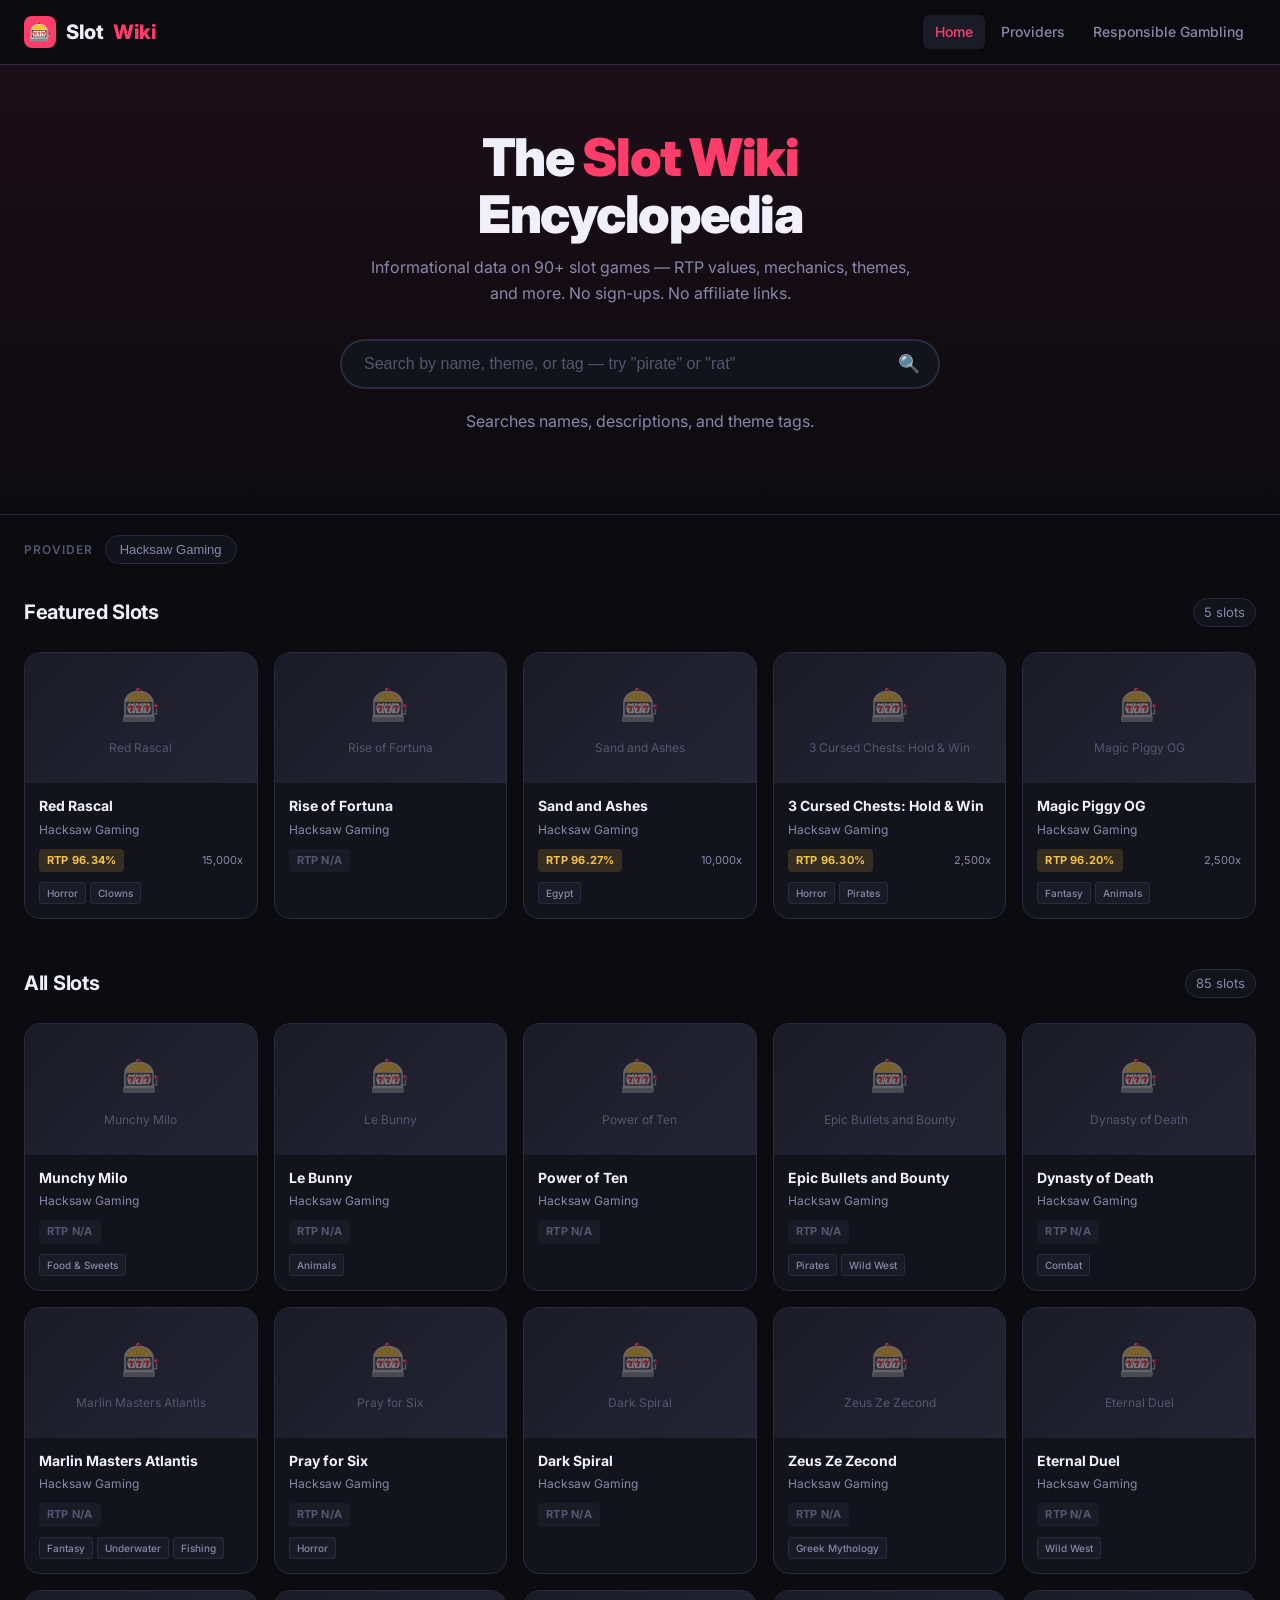
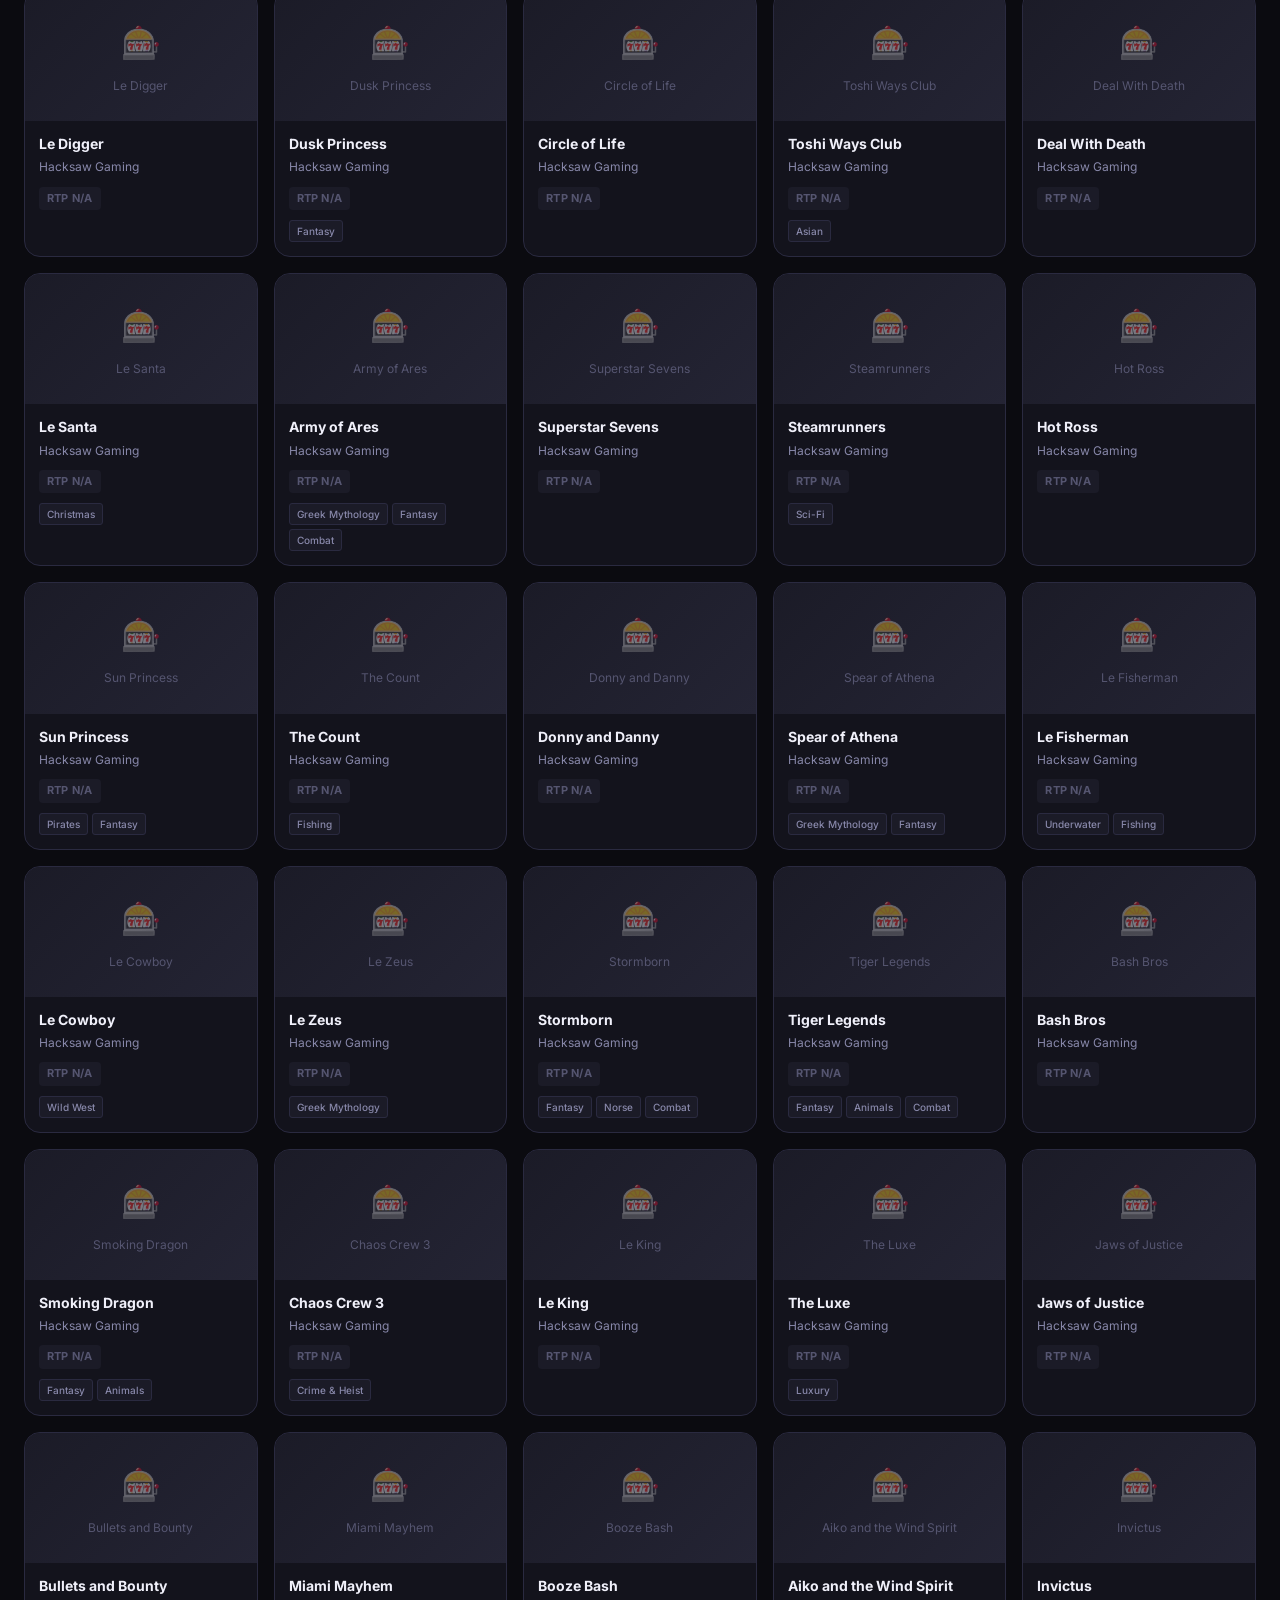
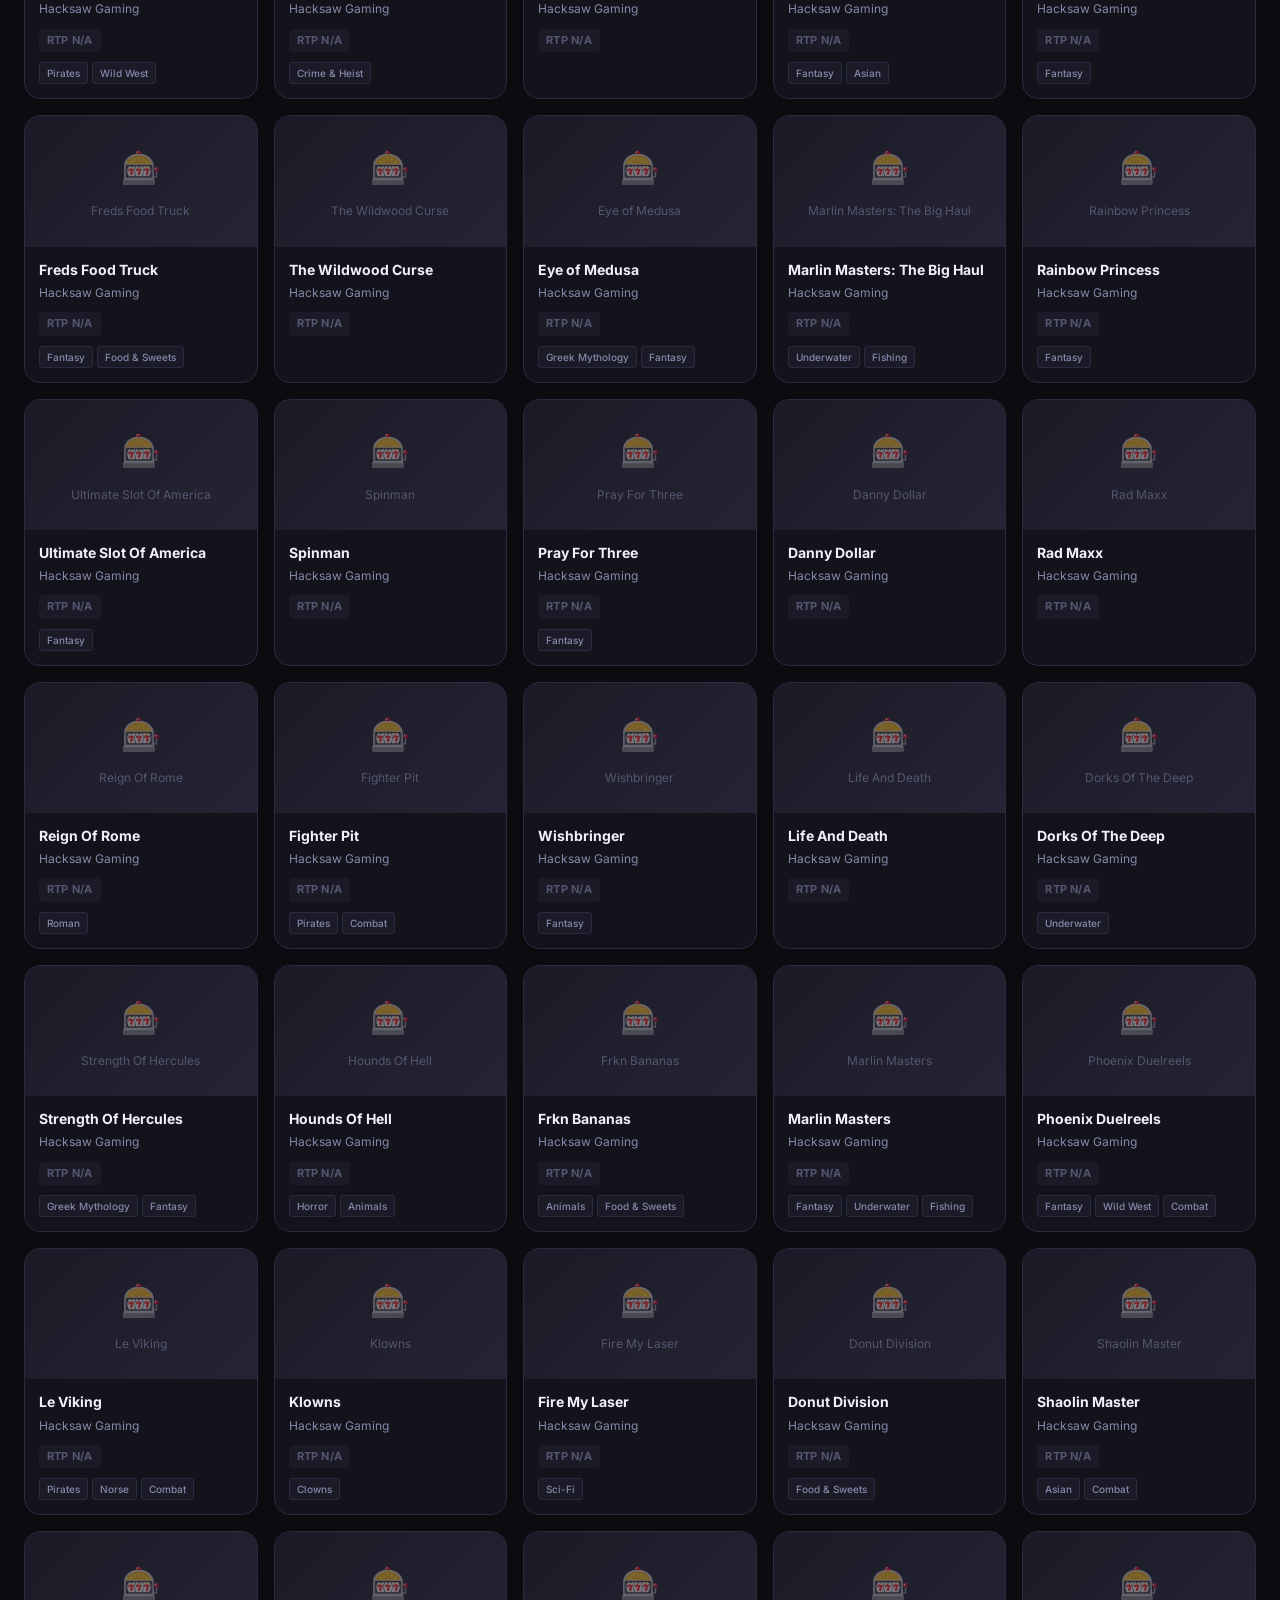
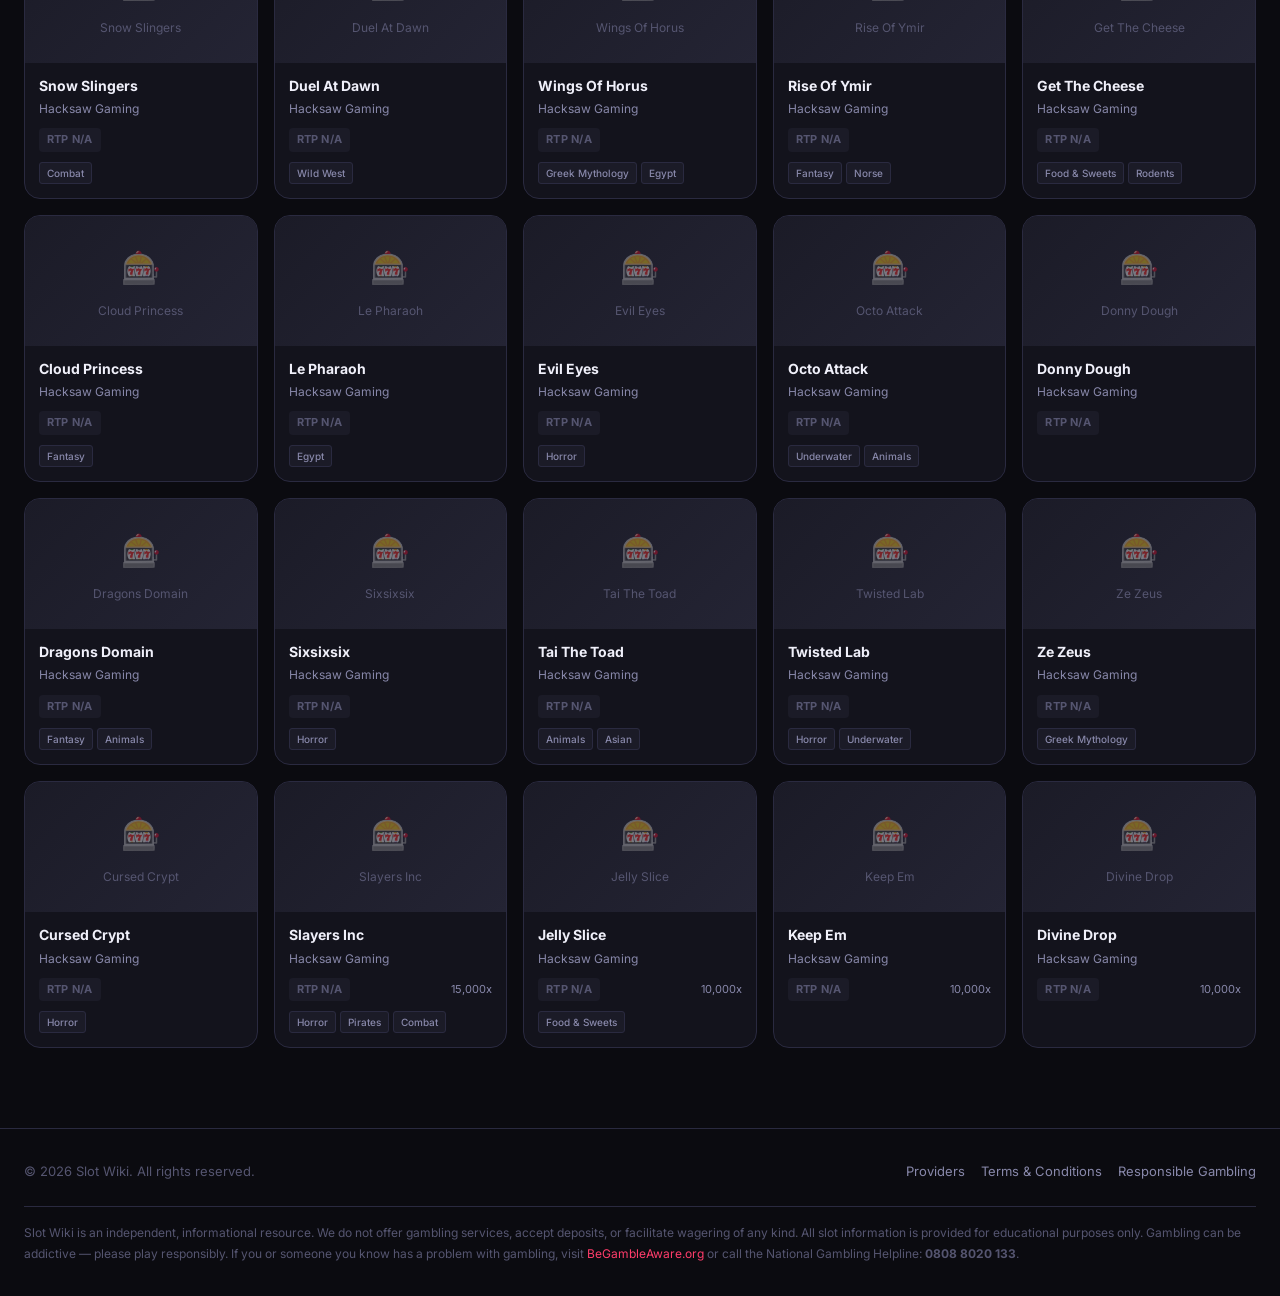
==== index.html @ ca403343 "Initial commit — Slot Wiki V1 Static informational site with 90 Hacksaw Gaming slots, search, provid" ====
<!DOCTYPE html>
<html lang="en">
<head>
  <meta charset="UTF-8">
  <meta name="viewport" content="width=device-width, initial-scale=1.0">
  <title>Slot Wiki — Your Slot Game Encyclopedia</title>
  <meta name="description" content="Slot Wiki is a free, informational encyclopedia of slot games. Browse RTP values, themes, features, and providers — no sign-up required.">
  <link rel="preconnect" href="https://fonts.googleapis.com">
  <link rel="preconnect" href="https://fonts.gstatic.com" crossorigin>
  <link href="https://fonts.googleapis.com/css2?family=Inter:wght@400;500;600;700;800;900&display=swap" rel="stylesheet">
  <link rel="stylesheet" href="css/styles.css">
</head>
<body>

<!-- Header -->
<header class="site-header">
  <div class="header-inner">
    <a href="index.html" class="logo">
      <div class="logo-icon">🎰</div>
      Slot<span>Wiki</span>
    </a>
    <nav class="nav">
      <a href="index.html" class="active">Home</a>
      <a href="providers.html">Providers</a>
      <a href="terms.html">Responsible Gambling</a>
    </nav>
  </div>
</header>

<!-- Hero Search -->
<section class="hero">
  <h1>The <em>Slot Wiki</em><br>Encyclopedia</h1>
  <p>Informational data on 90+ slot games — RTP values, mechanics, themes, and more. No sign-ups. No affiliate links.</p>
  <div class="search-wrap">
    <input
      id="search-input"
      class="search-input"
      type="search"
      placeholder="Search by name, theme, or tag — try &quot;pirate&quot; or &quot;rat&quot;"
      aria-label="Search slots"
      autocomplete="off"
    >
    <span class="search-icon">🔍</span>
  </div>
  <p class="search-hint">Searches names, descriptions, and theme tags.</p>
</section>

<!-- Provider Filter -->
<div class="filter-bar">
  <span class="filter-label">Provider</span>
  <div id="provider-chips">
    <button class="chip" data-provider="hacksaw">Hacksaw Gaming</button>
  </div>
</div>

<!-- Featured Slots -->
<main class="page-content">
  <div class="section-header" id="featured-header">
    <h2 class="section-title">Featured Slots</h2>
    <span class="section-count" id="featured-count"></span>
  </div>
  <div class="slot-grid" id="featured-grid"></div>

  <div style="margin-top: 48px;">
    <div class="section-header">
      <h2 class="section-title" id="all-label">All Slots</h2>
      <span class="section-count" id="all-count"></span>
    </div>
    <div class="slot-grid" id="all-grid"></div>
  </div>
</main>

<!-- Modal -->
<div class="modal-overlay" id="modal-overlay" role="dialog" aria-modal="true">
  <div class="modal" id="modal"></div>
</div>

<!-- Footer -->
<footer class="site-footer">
  <div class="footer-inner">
    <span>© 2026 Slot Wiki. All rights reserved.</span>
    <div class="footer-links">
      <a href="providers.html">Providers</a>
      <a href="terms.html">Terms &amp; Conditions</a>
      <a href="terms.html#responsible-gambling">Responsible Gambling</a>
    </div>
    <p class="footer-disclaimer">
      Slot Wiki is an independent, informational resource. We do not offer gambling services, accept deposits, or facilitate wagering of any kind.
      All slot information is provided for educational purposes only. Gambling can be addictive — please play responsibly.
      If you or someone you know has a problem with gambling, visit <a href="https://www.begambleaware.org" target="_blank" rel="noopener">BeGambleAware.org</a>
      or call the National Gambling Helpline: <strong>0808 8020 133</strong>.
    </p>
  </div>
</footer>

<script src="js/data.js"></script>
<script src="js/app.js"></script>
<script>
  initModal();

  // Render featured slots
  renderGrid(getFeaturedSlots(), "featured-grid", "featured-count");

  // Render all slots (non-featured, below the fold)
  const nonFeatured = SLOTS.filter(s => !s.featured);
  renderGrid(nonFeatured, "all-grid", "all-count");

  // Search overrides both grids
  const searchInput = document.getElementById("search-input");
  const featuredHeader = document.getElementById("featured-header");
  const featuredSection = document.querySelector("[id=featured-grid]").parentElement;

  let debounceTimer = null;
  let activeProvider = null;

  function updateResults() {
    const q = searchInput.value.trim();
    const chips = document.querySelectorAll("#provider-chips .chip");

    if (q || activeProvider) {
      // Hide featured, show unified search results
      featuredHeader.style.display = "none";
      document.getElementById("featured-grid").style.display = "none";
      document.getElementById("all-label").textContent = q ? `Results for "${q}"` : "All Slots";
      const results = searchSlots(q, activeProvider);
      renderGrid(results, "all-grid", "all-count");
    } else {
      // Restore default view
      featuredHeader.style.display = "";
      document.getElementById("featured-grid").style.display = "";
      document.getElementById("all-label").textContent = "All Slots";
      renderGrid(getFeaturedSlots(), "featured-grid", "featured-count");
      renderGrid(SLOTS.filter(s => !s.featured), "all-grid", "all-count");
    }
  }

  searchInput.addEventListener("input", () => {
    clearTimeout(debounceTimer);
    debounceTimer = setTimeout(updateResults, 180);
  });

  document.querySelectorAll("#provider-chips .chip").forEach((chip) => {
    chip.addEventListener("click", () => {
      const val = chip.dataset.provider;
      activeProvider = activeProvider === val ? null : val;
      chip.classList.toggle("active", activeProvider === val);
      updateResults();
    });
  });
</script>
</body>
</html>
---- css/styles.css ----
/* ===== SlotWiki Design System ===== */
:root {
  --bg:          #0b0b10;
  --surface:     #13131c;
  --surface-2:   #1b1b27;
  --surface-3:   #242434;
  --border:      #2a2a40;
  --accent:      #ff3d6b;
  --accent-glow: rgba(255, 61, 107, 0.25);
  --gold:        #f5c342;
  --gold-dim:    rgba(245, 195, 66, 0.15);
  --text:        #f0f0fa;
  --text-muted:  #8888aa;
  --text-dim:    #555570;
  --radius:      10px;
  --radius-lg:   16px;
  --shadow:      0 4px 24px rgba(0, 0, 0, 0.6);
  --transition:  0.2s ease;
}

*, *::before, *::after { box-sizing: border-box; margin: 0; padding: 0; }

html { scroll-behavior: smooth; }

body {
  background: var(--bg);
  color: var(--text);
  font-family: 'Inter', system-ui, -apple-system, sans-serif;
  font-size: 15px;
  line-height: 1.6;
  min-height: 100vh;
}

a { color: var(--accent); text-decoration: none; }
a:hover { opacity: 0.85; }

img { display: block; max-width: 100%; }

/* ===== Scrollbar ===== */
::-webkit-scrollbar { width: 6px; }
::-webkit-scrollbar-track { background: var(--surface); }
::-webkit-scrollbar-thumb { background: var(--surface-3); border-radius: 3px; }

/* ===== Header ===== */
.site-header {
  position: sticky;
  top: 0;
  z-index: 100;
  background: rgba(11, 11, 16, 0.92);
  backdrop-filter: blur(12px);
  border-bottom: 1px solid var(--border);
}

.header-inner {
  max-width: 1280px;
  margin: 0 auto;
  padding: 0 24px;
  height: 64px;
  display: flex;
  align-items: center;
  justify-content: space-between;
  gap: 24px;
}

.logo {
  display: flex;
  align-items: center;
  gap: 10px;
  font-size: 20px;
  font-weight: 800;
  color: var(--text);
  letter-spacing: -0.5px;
  flex-shrink: 0;
}

.logo-icon {
  width: 32px;
  height: 32px;
  background: var(--accent);
  border-radius: 8px;
  display: flex;
  align-items: center;
  justify-content: center;
  font-size: 18px;
}

.logo span { color: var(--accent); }

.nav {
  display: flex;
  align-items: center;
  gap: 4px;
}

.nav a {
  color: var(--text-muted);
  font-size: 14px;
  font-weight: 500;
  padding: 6px 12px;
  border-radius: 6px;
  transition: var(--transition);
}

.nav a:hover, .nav a.active {
  color: var(--text);
  background: var(--surface-2);
}

.nav a.active { color: var(--accent); }

/* ===== Hero / Search Section ===== */
.hero {
  background: linear-gradient(180deg, rgba(255,61,107,0.07) 0%, transparent 100%);
  border-bottom: 1px solid var(--border);
  padding: 64px 24px 48px;
  text-align: center;
}

.hero h1 {
  font-size: clamp(28px, 5vw, 52px);
  font-weight: 900;
  letter-spacing: -1.5px;
  line-height: 1.1;
  margin-bottom: 12px;
}

.hero h1 em {
  font-style: normal;
  color: var(--accent);
}

.hero p {
  color: var(--text-muted);
  font-size: 16px;
  max-width: 540px;
  margin: 0 auto 32px;
}

.search-wrap {
  max-width: 600px;
  margin: 0 auto 20px;
  position: relative;
}

.search-input {
  width: 100%;
  background: var(--surface);
  border: 2px solid var(--border);
  border-radius: 50px;
  padding: 14px 54px 14px 22px;
  color: var(--text);
  font-size: 16px;
  outline: none;
  transition: var(--transition);
}

.search-input::placeholder { color: var(--text-dim); }

.search-input:focus {
  border-color: var(--accent);
  box-shadow: 0 0 0 4px var(--accent-glow);
}

.search-icon {
  position: absolute;
  right: 20px;
  top: 50%;
  transform: translateY(-50%);
  color: var(--text-dim);
  pointer-events: none;
  font-size: 18px;
}

.search-hint {
  font-size: 12px;
  color: var(--text-dim);
  margin-top: 8px;
}

/* ===== Filter Chips ===== */
.filter-bar {
  max-width: 1280px;
  margin: 0 auto;
  padding: 20px 24px 0;
  display: flex;
  align-items: center;
  gap: 8px;
  flex-wrap: wrap;
}

.filter-label {
  font-size: 12px;
  font-weight: 600;
  text-transform: uppercase;
  letter-spacing: 0.08em;
  color: var(--text-dim);
  margin-right: 4px;
}

.chip {
  background: var(--surface);
  border: 1px solid var(--border);
  border-radius: 50px;
  padding: 6px 14px;
  font-size: 13px;
  color: var(--text-muted);
  cursor: pointer;
  transition: var(--transition);
  font-weight: 500;
}

.chip:hover { border-color: var(--accent); color: var(--text); }

.chip.active {
  background: var(--accent);
  border-color: var(--accent);
  color: #fff;
  font-weight: 600;
}

/* ===== Page Layout ===== */
.page-content {
  max-width: 1280px;
  margin: 0 auto;
  padding: 32px 24px 80px;
}

.section-header {
  display: flex;
  align-items: center;
  justify-content: space-between;
  margin-bottom: 24px;
}

.section-title {
  font-size: 20px;
  font-weight: 700;
  letter-spacing: -0.3px;
}

.section-count {
  font-size: 13px;
  color: var(--text-muted);
  background: var(--surface);
  padding: 3px 10px;
  border-radius: 50px;
  border: 1px solid var(--border);
}

/* ===== Slot Grid ===== */
.slot-grid {
  display: grid;
  grid-template-columns: repeat(auto-fill, minmax(220px, 1fr));
  gap: 16px;
}

/* ===== Slot Card ===== */
.slot-card {
  background: var(--surface);
  border: 1px solid var(--border);
  border-radius: var(--radius-lg);
  overflow: hidden;
  cursor: pointer;
  transition: transform var(--transition), border-color var(--transition), box-shadow var(--transition);
  position: relative;
}

.slot-card:hover {
  transform: translateY(-4px);
  border-color: var(--accent);
  box-shadow: 0 8px 32px rgba(255, 61, 107, 0.2);
}

.card-thumb {
  width: 100%;
  aspect-ratio: 16/9;
  background: var(--surface-2);
  overflow: hidden;
  position: relative;
}

.card-thumb img {
  width: 100%;
  height: 100%;
  object-fit: cover;
  transition: transform 0.4s ease;
}

.slot-card:hover .card-thumb img { transform: scale(1.05); }

.card-thumb-placeholder {
  width: 100%;
  height: 100%;
  display: flex;
  flex-direction: column;
  align-items: center;
  justify-content: center;
  gap: 8px;
  color: var(--text-dim);
  font-size: 12px;
  background: linear-gradient(135deg, var(--surface-2), var(--surface-3));
}

.card-thumb-placeholder .placeholder-icon {
  font-size: 32px;
  opacity: 0.4;
}

.card-body {
  padding: 14px;
}

.card-name {
  font-size: 14px;
  font-weight: 700;
  line-height: 1.3;
  margin-bottom: 4px;
  color: var(--text);
}

.card-provider {
  font-size: 12px;
  color: var(--text-muted);
  margin-bottom: 10px;
}

.card-meta {
  display: flex;
  align-items: center;
  justify-content: space-between;
  gap: 8px;
}

.rtp-badge {
  background: var(--gold-dim);
  color: var(--gold);
  font-size: 11px;
  font-weight: 700;
  padding: 3px 8px;
  border-radius: 4px;
  letter-spacing: 0.02em;
}

.rtp-badge.unknown {
  background: var(--surface-2);
  color: var(--text-dim);
}

.max-win-badge {
  font-size: 11px;
  color: var(--text-muted);
}

.card-tags {
  display: flex;
  flex-wrap: wrap;
  gap: 4px;
  margin-top: 10px;
}

.tag {
  background: var(--surface-2);
  border: 1px solid var(--border);
  color: var(--text-muted);
  font-size: 10px;
  padding: 2px 7px;
  border-radius: 3px;
  font-weight: 500;
}

/* ===== Empty State ===== */
.empty-state {
  text-align: center;
  padding: 80px 24px;
  color: var(--text-muted);
}

.empty-state .empty-icon { font-size: 48px; margin-bottom: 16px; opacity: 0.3; }
.empty-state h3 { font-size: 18px; margin-bottom: 8px; color: var(--text); }
.empty-state p { font-size: 14px; max-width: 360px; margin: 0 auto; }

/* ===== Modal ===== */
.modal-overlay {
  position: fixed;
  inset: 0;
  background: rgba(0, 0, 0, 0.75);
  backdrop-filter: blur(4px);
  z-index: 200;
  display: flex;
  align-items: center;
  justify-content: center;
  padding: 20px;
  opacity: 0;
  pointer-events: none;
  transition: opacity 0.25s ease;
}

.modal-overlay.open {
  opacity: 1;
  pointer-events: all;
}

.modal {
  background: var(--surface);
  border: 1px solid var(--border);
  border-radius: 20px;
  width: 100%;
  max-width: 680px;
  max-height: 90vh;
  overflow-y: auto;
  position: relative;
  transform: translateY(20px);
  transition: transform 0.25s ease;
  box-shadow: 0 24px 80px rgba(0, 0, 0, 0.8);
}

.modal-overlay.open .modal { transform: translateY(0); }

.modal-hero {
  width: 100%;
  aspect-ratio: 16/7;
  background: var(--surface-2);
  overflow: hidden;
  position: relative;
  border-radius: 20px 20px 0 0;
}

.modal-hero img {
  width: 100%;
  height: 100%;
  object-fit: cover;
}

.modal-hero-placeholder {
  width: 100%;
  height: 100%;
  display: flex;
  align-items: center;
  justify-content: center;
  font-size: 64px;
  opacity: 0.15;
  background: linear-gradient(135deg, var(--surface-2), var(--surface-3));
}

.modal-close {
  position: absolute;
  top: 16px;
  right: 16px;
  width: 36px;
  height: 36px;
  background: rgba(0,0,0,0.6);
  border: none;
  border-radius: 50%;
  color: #fff;
  font-size: 20px;
  cursor: pointer;
  display: flex;
  align-items: center;
  justify-content: center;
  transition: var(--transition);
  z-index: 10;
}

.modal-close:hover { background: rgba(255,61,107,0.8); }

.modal-body { padding: 28px; }

.modal-provider {
  font-size: 12px;
  font-weight: 600;
  text-transform: uppercase;
  letter-spacing: 0.08em;
  color: var(--accent);
  margin-bottom: 6px;
}

.modal-title {
  font-size: 26px;
  font-weight: 900;
  letter-spacing: -0.5px;
  margin-bottom: 16px;
  line-height: 1.2;
}

.modal-stats {
  display: flex;
  gap: 16px;
  flex-wrap: wrap;
  margin-bottom: 20px;
}

.stat-pill {
  background: var(--surface-2);
  border: 1px solid var(--border);
  border-radius: 8px;
  padding: 8px 14px;
}

.stat-label {
  font-size: 10px;
  font-weight: 600;
  text-transform: uppercase;
  letter-spacing: 0.08em;
  color: var(--text-dim);
  margin-bottom: 2px;
}

.stat-value {
  font-size: 16px;
  font-weight: 700;
  color: var(--gold);
}

.stat-value.na { color: var(--text-muted); font-size: 14px; }

.modal-description {
  font-size: 14px;
  color: var(--text-muted);
  line-height: 1.7;
  margin-bottom: 20px;
}

.modal-tags {
  display: flex;
  flex-wrap: wrap;
  gap: 6px;
  margin-bottom: 24px;
}

.modal-tags .tag {
  font-size: 12px;
  padding: 4px 10px;
  border-radius: 5px;
}

.modal-sections { display: flex; flex-direction: column; gap: 20px; margin-bottom: 28px; }

.modal-section h4 {
  font-size: 13px;
  font-weight: 700;
  text-transform: uppercase;
  letter-spacing: 0.08em;
  color: var(--text-dim);
  margin-bottom: 12px;
}

.feature-list { display: flex; flex-direction: column; gap: 10px; }

.feature-item {
  background: var(--surface-2);
  border-radius: 8px;
  padding: 12px 14px;
}

.feature-title {
  font-size: 13px;
  font-weight: 700;
  color: var(--text);
  margin-bottom: 4px;
}

.feature-desc {
  font-size: 13px;
  color: var(--text-muted);
  line-height: 1.6;
}

.rtp-variants {
  display: flex;
  gap: 8px;
  flex-wrap: wrap;
}

.rtp-variant {
  background: var(--gold-dim);
  border: 1px solid rgba(245,195,66,0.2);
  color: var(--gold);
  font-size: 13px;
  font-weight: 600;
  padding: 6px 12px;
  border-radius: 6px;
}

.modal-footer {
  border-top: 1px solid var(--border);
  padding-top: 20px;
  display: flex;
  align-items: center;
  justify-content: space-between;
  gap: 12px;
  flex-wrap: wrap;
}

.modal-footer .release-date {
  font-size: 13px;
  color: var(--text-dim);
}

.btn-provider {
  display: inline-flex;
  align-items: center;
  gap: 6px;
  background: var(--accent);
  color: #fff;
  font-size: 14px;
  font-weight: 600;
  padding: 10px 20px;
  border-radius: 8px;
  transition: var(--transition);
}

.btn-provider:hover { opacity: 0.9; color: #fff; transform: translateY(-1px); }

/* ===== Provider Hero ===== */
.provider-hero {
  background: linear-gradient(180deg, rgba(255,61,107,0.08) 0%, transparent 60%);
  border-bottom: 1px solid var(--border);
  padding: 56px 24px 40px;
}

.provider-hero-inner {
  max-width: 1280px;
  margin: 0 auto;
  display: flex;
  align-items: flex-start;
  gap: 32px;
}

.provider-logo-wrap {
  width: 88px;
  height: 88px;
  background: var(--surface);
  border: 1px solid var(--border);
  border-radius: var(--radius-lg);
  overflow: hidden;
  flex-shrink: 0;
  display: flex;
  align-items: center;
  justify-content: center;
  font-size: 36px;
}

.provider-logo-wrap img { width: 100%; height: 100%; object-fit: contain; padding: 8px; }

.provider-info { flex: 1; }

.provider-name {
  font-size: 32px;
  font-weight: 900;
  letter-spacing: -1px;
  margin-bottom: 4px;
}

.provider-score {
  display: inline-flex;
  align-items: center;
  gap: 6px;
  background: var(--gold-dim);
  border: 1px solid rgba(245,195,66,0.25);
  color: var(--gold);
  font-size: 14px;
  font-weight: 700;
  padding: 4px 12px;
  border-radius: 50px;
  margin-bottom: 14px;
}

.provider-description {
  font-size: 15px;
  color: var(--text-muted);
  max-width: 640px;
  line-height: 1.7;
  margin-bottom: 16px;
}

.btn-visit {
  display: inline-flex;
  align-items: center;
  gap: 6px;
  background: transparent;
  border: 1px solid var(--border);
  color: var(--text);
  font-size: 14px;
  font-weight: 600;
  padding: 9px 18px;
  border-radius: 8px;
  transition: var(--transition);
}

.btn-visit:hover { border-color: var(--accent); color: var(--accent); }

/* ===== More Providers ===== */
.providers-grid {
  display: grid;
  grid-template-columns: repeat(auto-fill, minmax(280px, 1fr));
  gap: 16px;
}

.provider-card {
  background: var(--surface);
  border: 1px solid var(--border);
  border-radius: var(--radius-lg);
  padding: 24px;
  display: flex;
  align-items: center;
  gap: 16px;
  transition: var(--transition);
}

.provider-card:hover {
  border-color: var(--accent);
  transform: translateY(-2px);
}

.provider-card-logo {
  width: 56px;
  height: 56px;
  background: var(--surface-2);
  border: 1px solid var(--border);
  border-radius: 10px;
  display: flex;
  align-items: center;
  justify-content: center;
  font-size: 24px;
  flex-shrink: 0;
}

.provider-card-info { flex: 1; min-width: 0; }
.provider-card-name { font-size: 16px; font-weight: 700; margin-bottom: 4px; }
.provider-card-count { font-size: 13px; color: var(--text-muted); }

.coming-soon-badge {
  font-size: 11px;
  font-weight: 700;
  text-transform: uppercase;
  letter-spacing: 0.06em;
  color: var(--text-dim);
  background: var(--surface-2);
  border: 1px solid var(--border);
  padding: 3px 8px;
  border-radius: 4px;
}

/* ===== Terms / Static Pages ===== */
.static-page {
  max-width: 820px;
  margin: 0 auto;
  padding: 48px 24px 100px;
}

.static-page h1 {
  font-size: 32px;
  font-weight: 900;
  letter-spacing: -0.8px;
  margin-bottom: 8px;
}

.static-page .page-meta {
  font-size: 13px;
  color: var(--text-muted);
  margin-bottom: 40px;
  padding-bottom: 24px;
  border-bottom: 1px solid var(--border);
}

.static-page h2 {
  font-size: 18px;
  font-weight: 700;
  margin: 36px 0 12px;
  color: var(--text);
}

.static-page p {
  font-size: 15px;
  color: var(--text-muted);
  margin-bottom: 16px;
  line-height: 1.75;
}

.static-page ul, .static-page ol {
  margin: 0 0 16px 20px;
  color: var(--text-muted);
  line-height: 1.75;
  font-size: 15px;
}

.static-page li { margin-bottom: 6px; }

.responsible-gambling-box {
  background: rgba(255,61,107,0.08);
  border: 1px solid rgba(255,61,107,0.3);
  border-radius: var(--radius-lg);
  padding: 24px 28px;
  margin: 32px 0;
}

.responsible-gambling-box h3 {
  font-size: 16px;
  font-weight: 700;
  color: var(--accent);
  margin-bottom: 10px;
}

.responsible-gambling-box p {
  margin-bottom: 10px;
  font-size: 14px;
}

.help-links { display: flex; flex-direction: column; gap: 6px; margin-top: 12px; }
.help-links a { font-size: 14px; font-weight: 600; }

/* ===== Footer ===== */
.site-footer {
  border-top: 1px solid var(--border);
  padding: 32px 24px;
  color: var(--text-dim);
  font-size: 13px;
}

.footer-inner {
  max-width: 1280px;
  margin: 0 auto;
  display: flex;
  flex-wrap: wrap;
  gap: 16px;
  align-items: center;
  justify-content: space-between;
}

.footer-links { display: flex; gap: 16px; }
.footer-links a { color: var(--text-muted); }
.footer-links a:hover { color: var(--text); }

.footer-disclaimer {
  width: 100%;
  font-size: 12px;
  color: var(--text-dim);
  border-top: 1px solid var(--border);
  padding-top: 16px;
  margin-top: 8px;
  line-height: 1.7;
}

/* ===== Responsive ===== */
@media (max-width: 768px) {
  .header-inner { padding: 0 16px; }
  .logo { font-size: 17px; }
  .nav a { font-size: 13px; padding: 5px 9px; }
  .hero { padding: 40px 16px 32px; }
  .page-content { padding: 24px 16px 60px; }
  .slot-grid { grid-template-columns: repeat(auto-fill, minmax(160px, 1fr)); gap: 12px; }
  .provider-hero-inner { flex-direction: column; gap: 20px; }
  .modal { border-radius: 16px; }
  .modal-body { padding: 20px; }
  .modal-title { font-size: 20px; }
  .modal-footer { flex-direction: column; align-items: flex-start; }
  .static-page h1 { font-size: 24px; }
}

@media (max-width: 480px) {
  .slot-grid { grid-template-columns: repeat(2, 1fr); }
  .modal-stats { gap: 8px; }
}

/* ===== Loading skeleton ===== */
@keyframes shimmer {
  0% { background-position: -400px 0; }
  100% { background-position: 400px 0; }
}

.skeleton {
  background: linear-gradient(90deg, var(--surface-2) 25%, var(--surface-3) 50%, var(--surface-2) 75%);
  background-size: 400px 100%;
  animation: shimmer 1.4s infinite;
  border-radius: 4px;
}
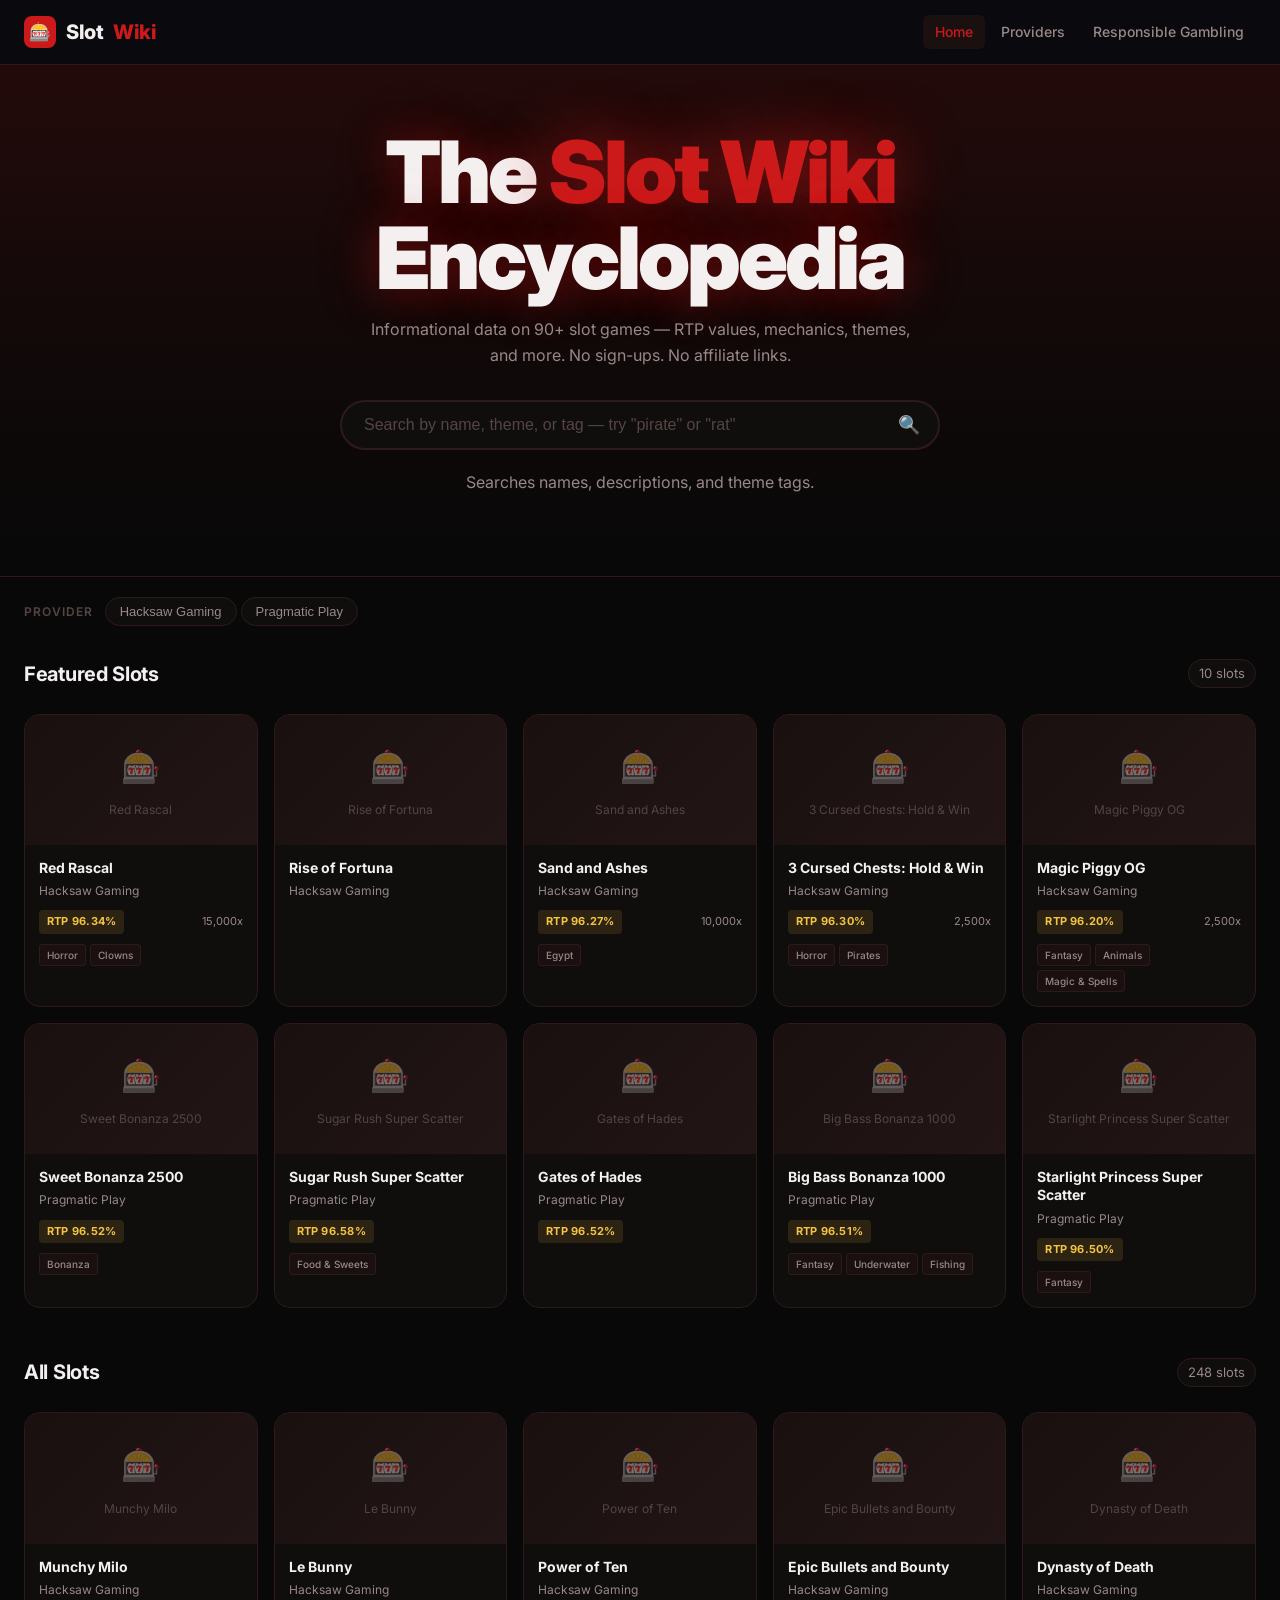
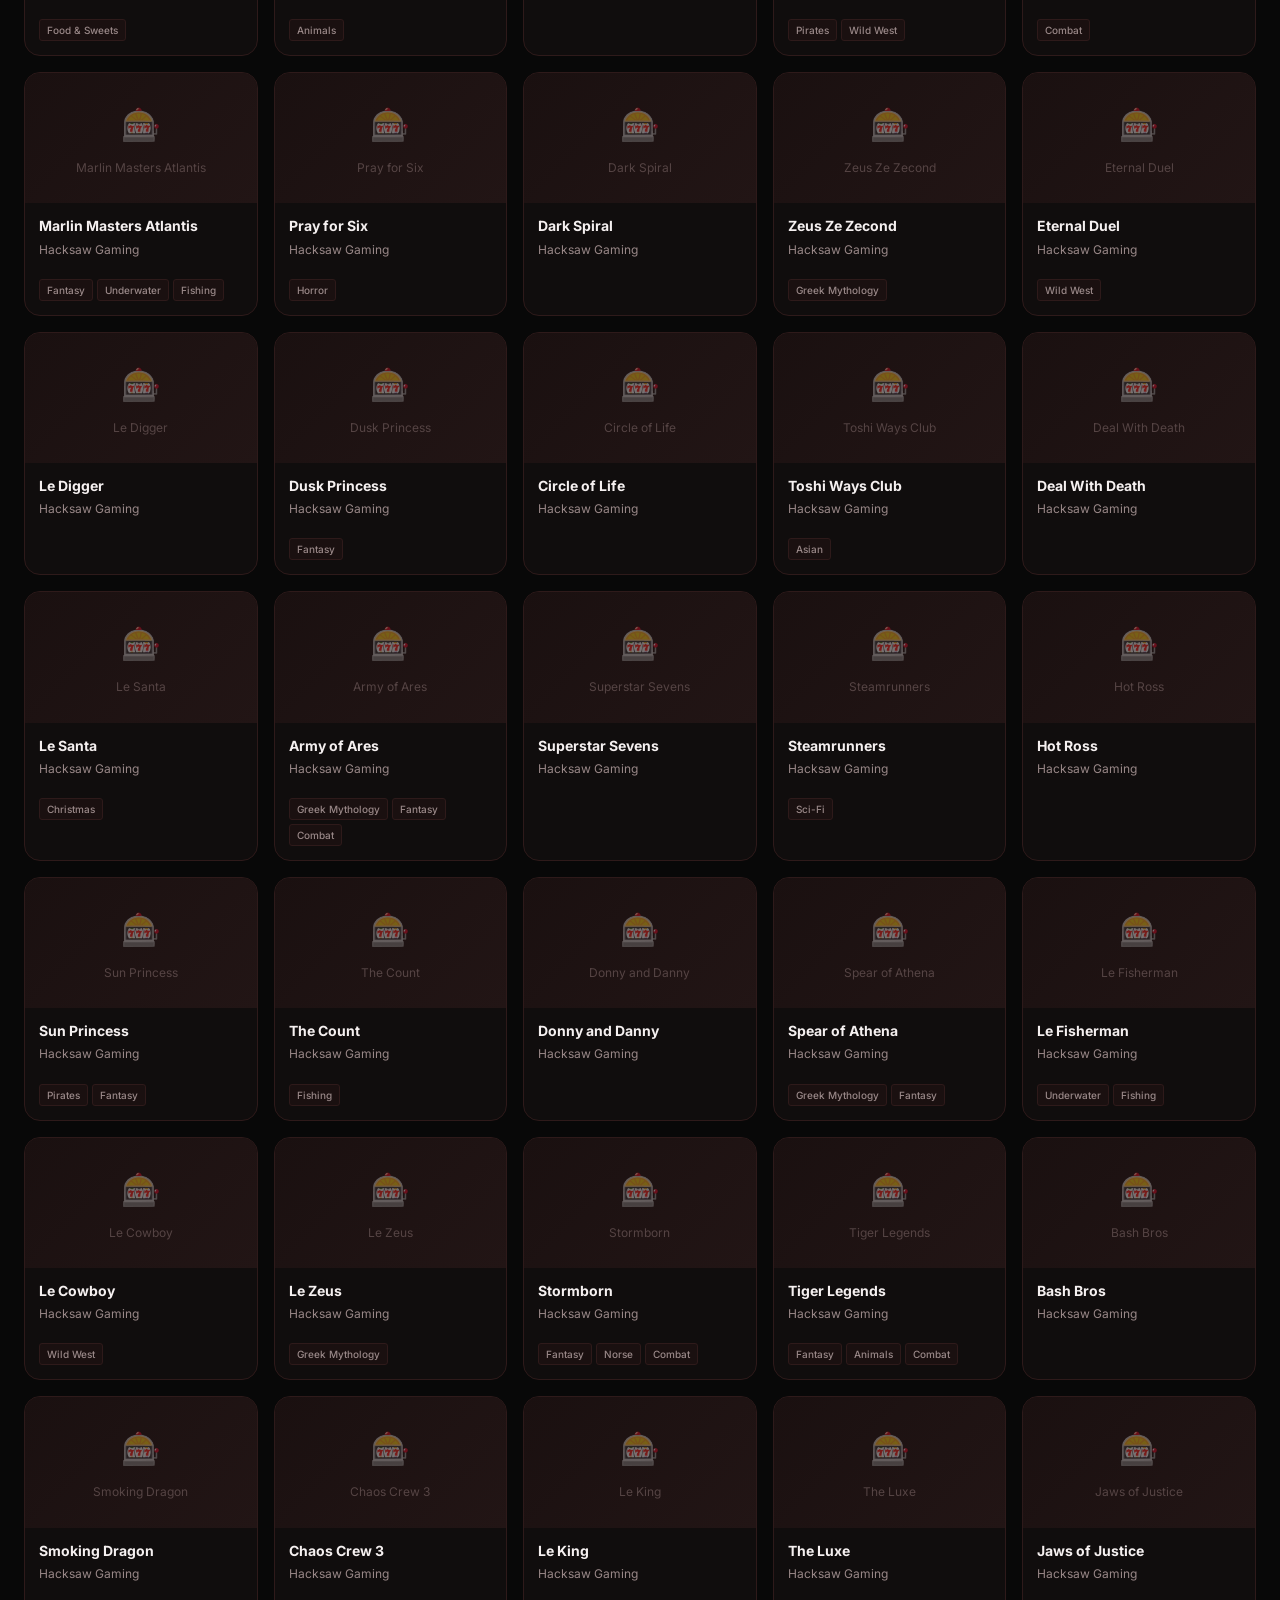
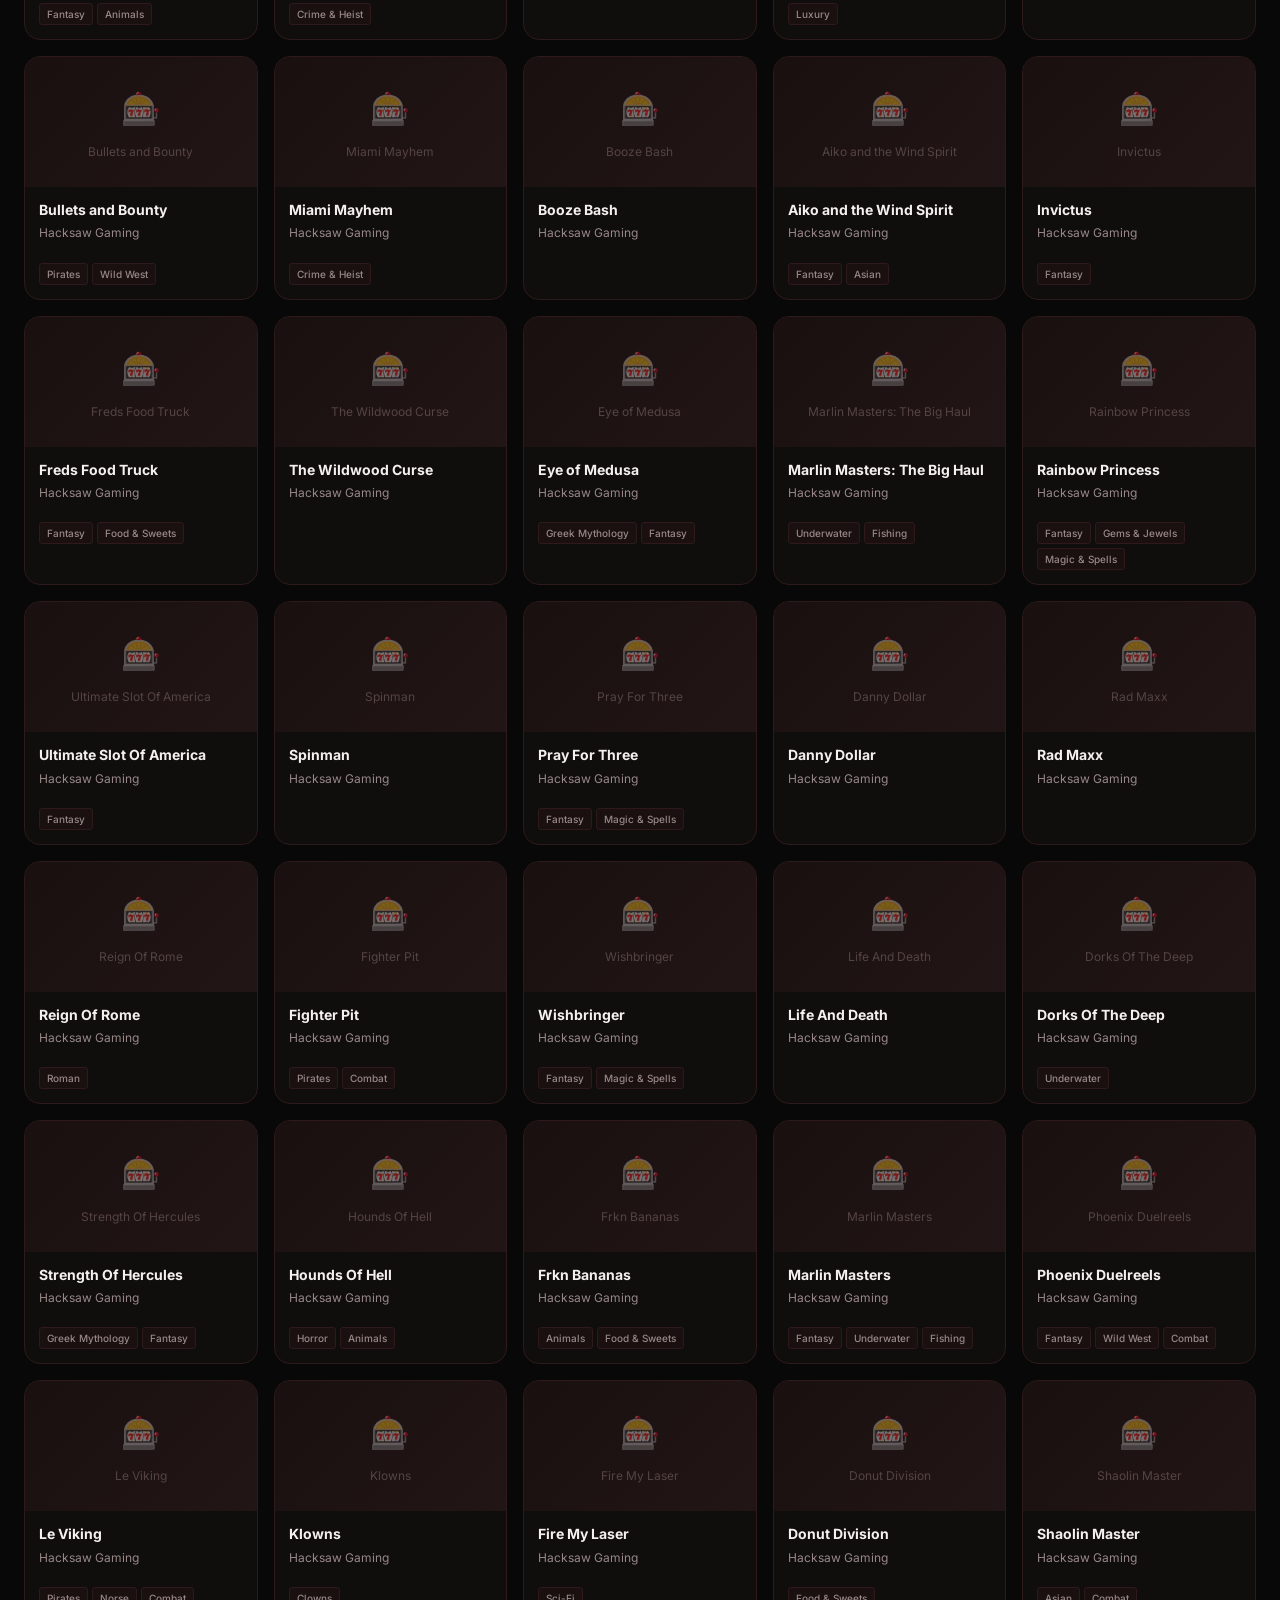
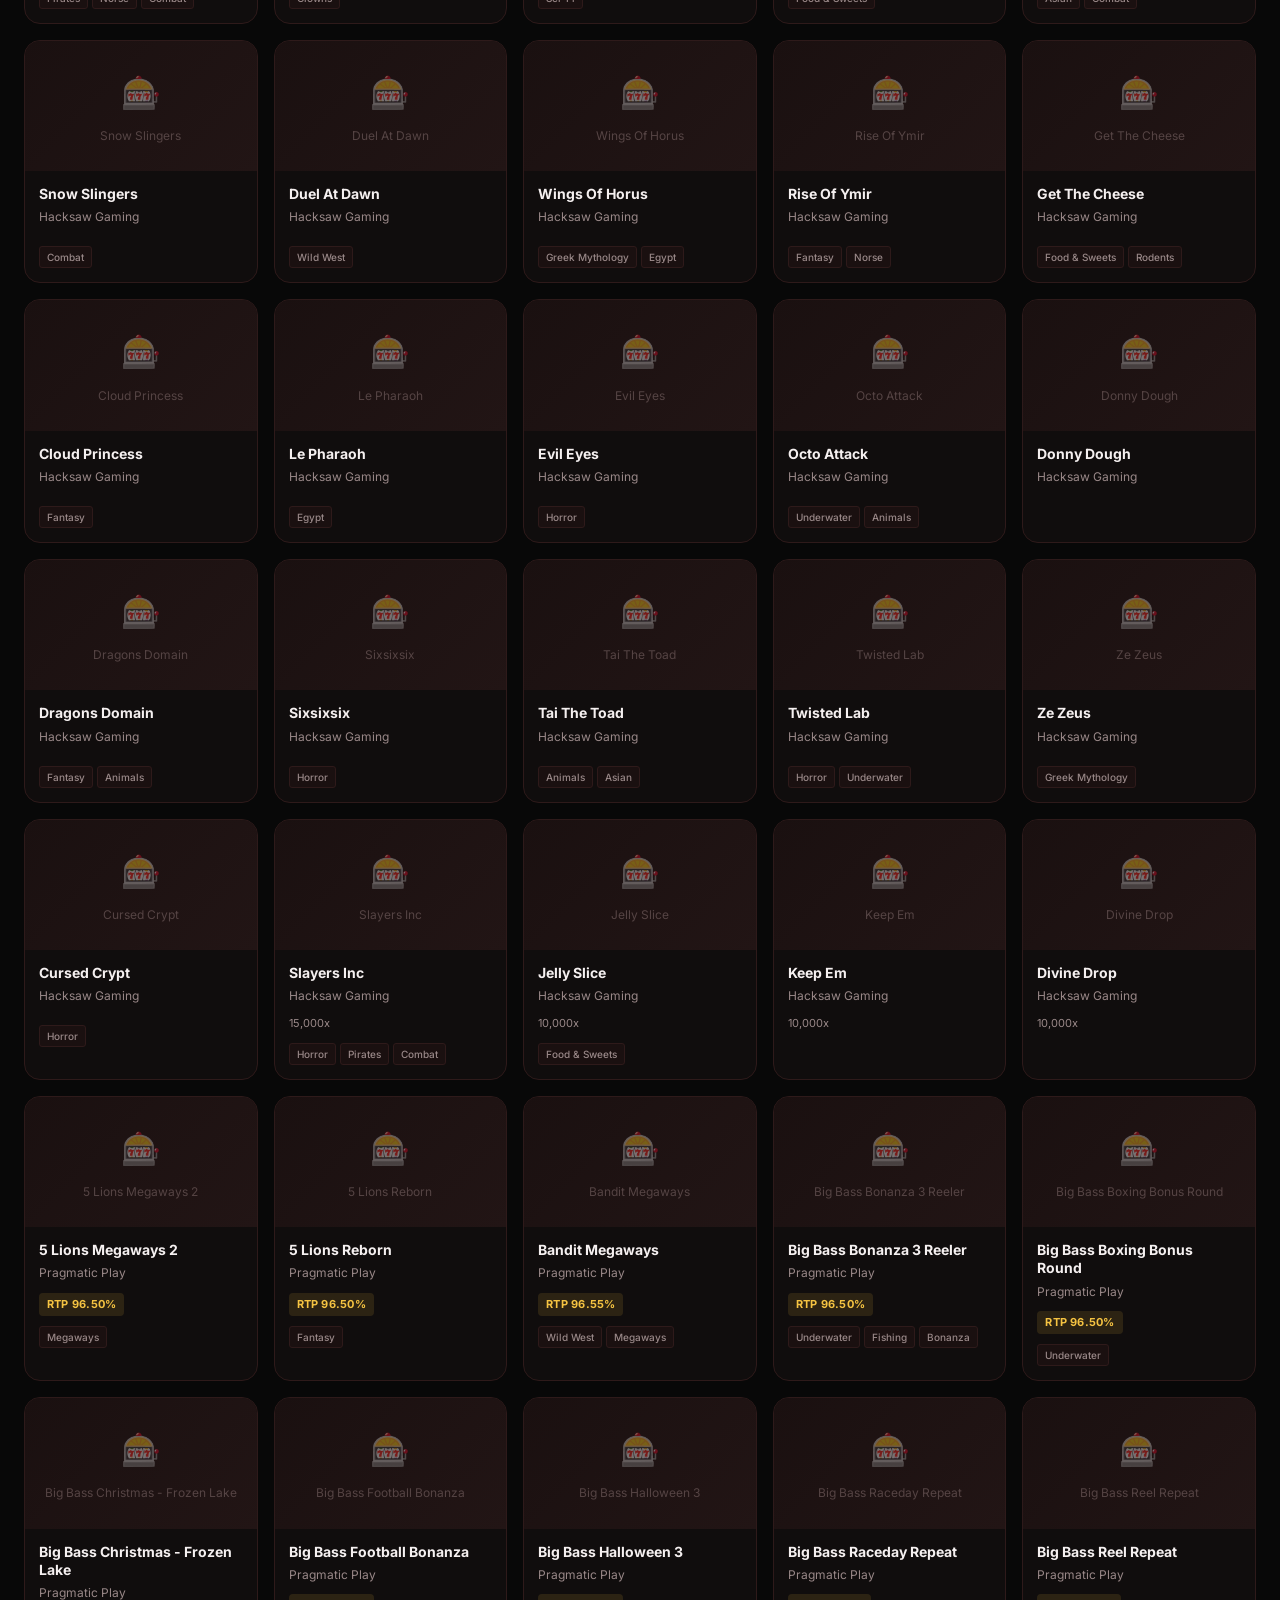
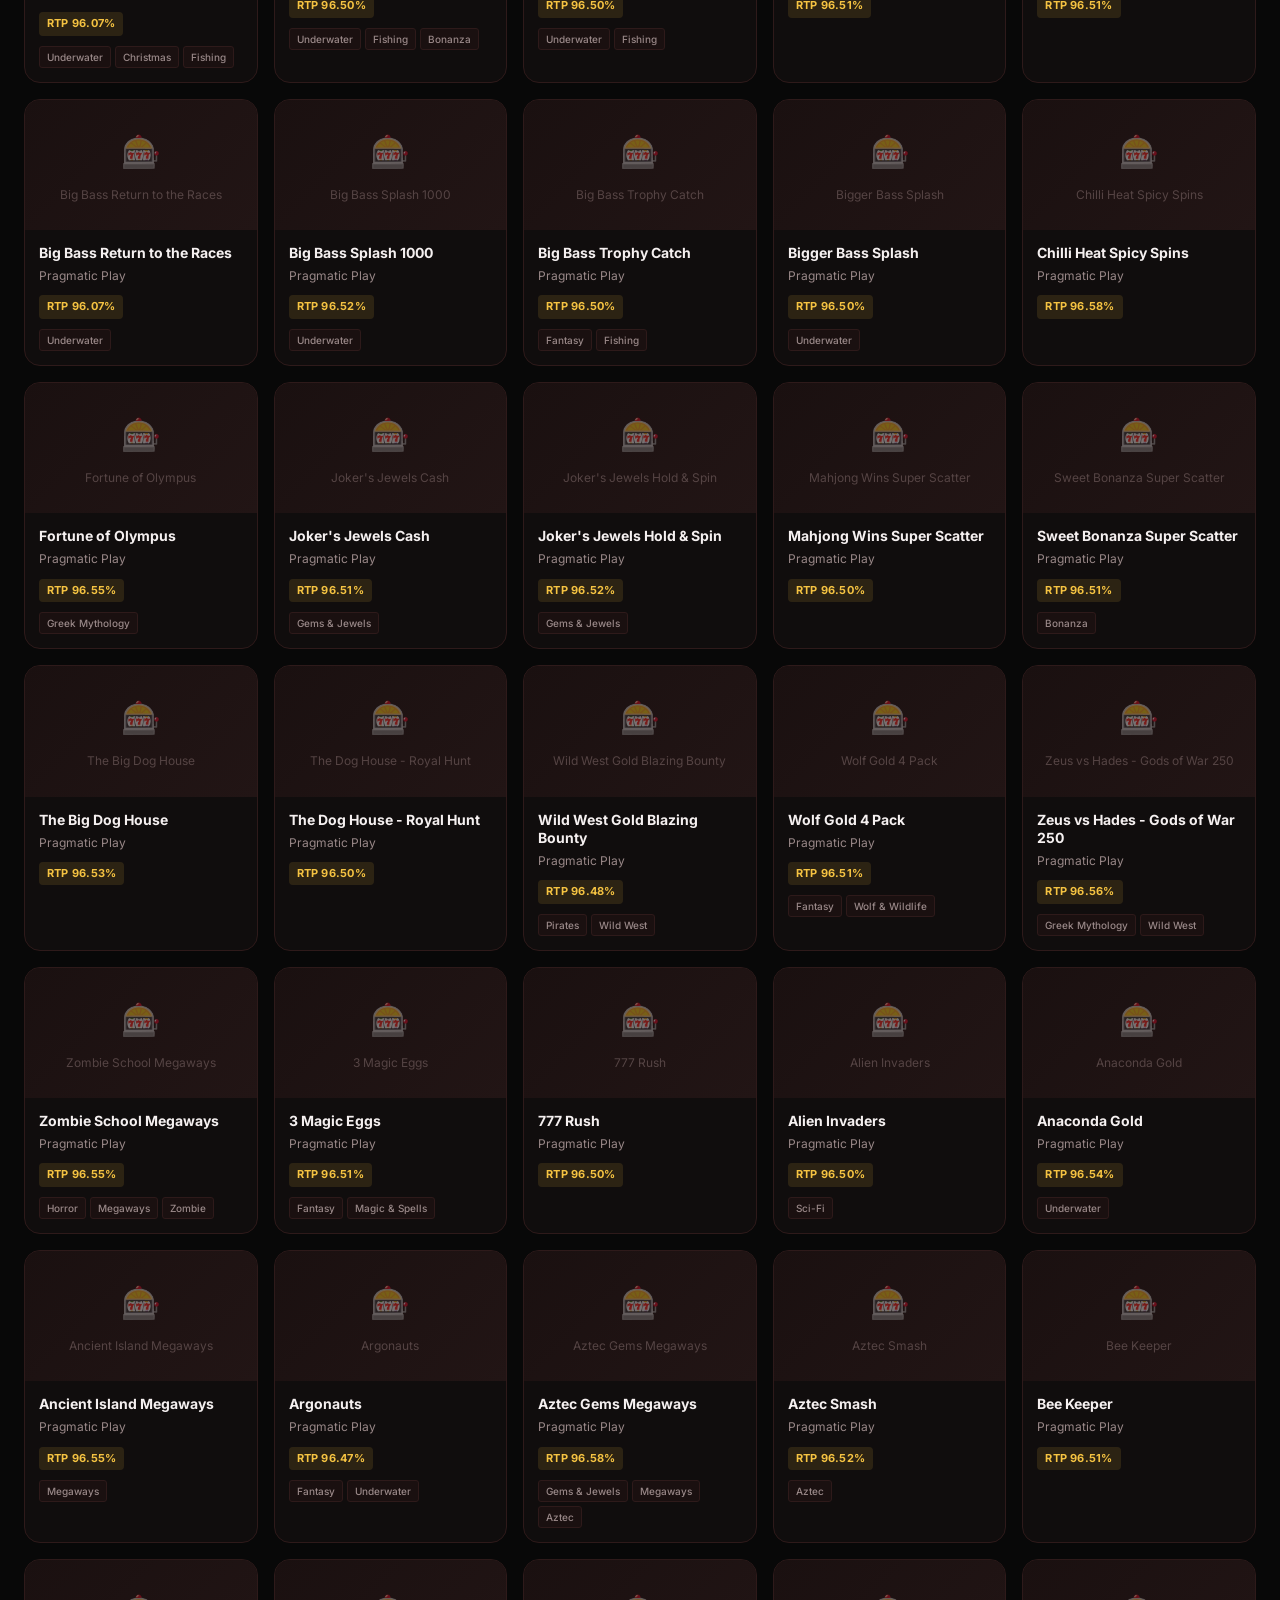
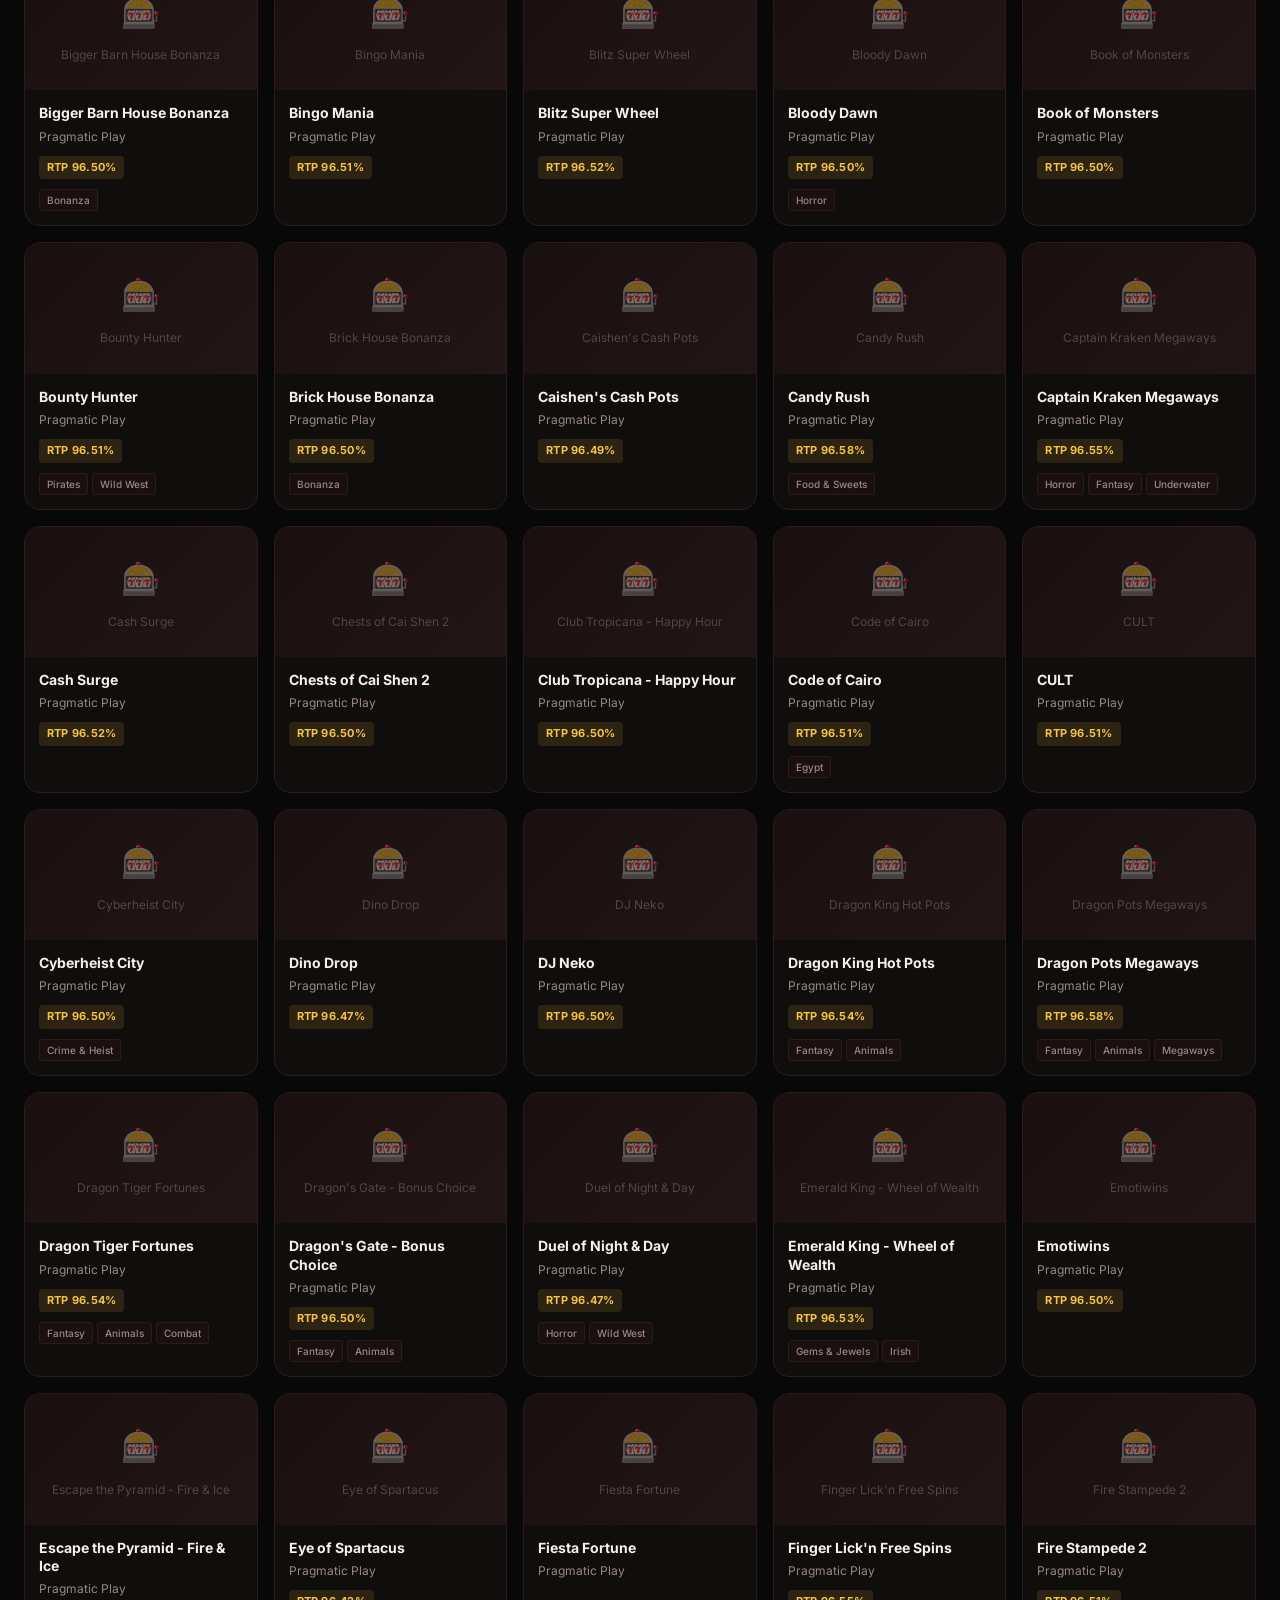
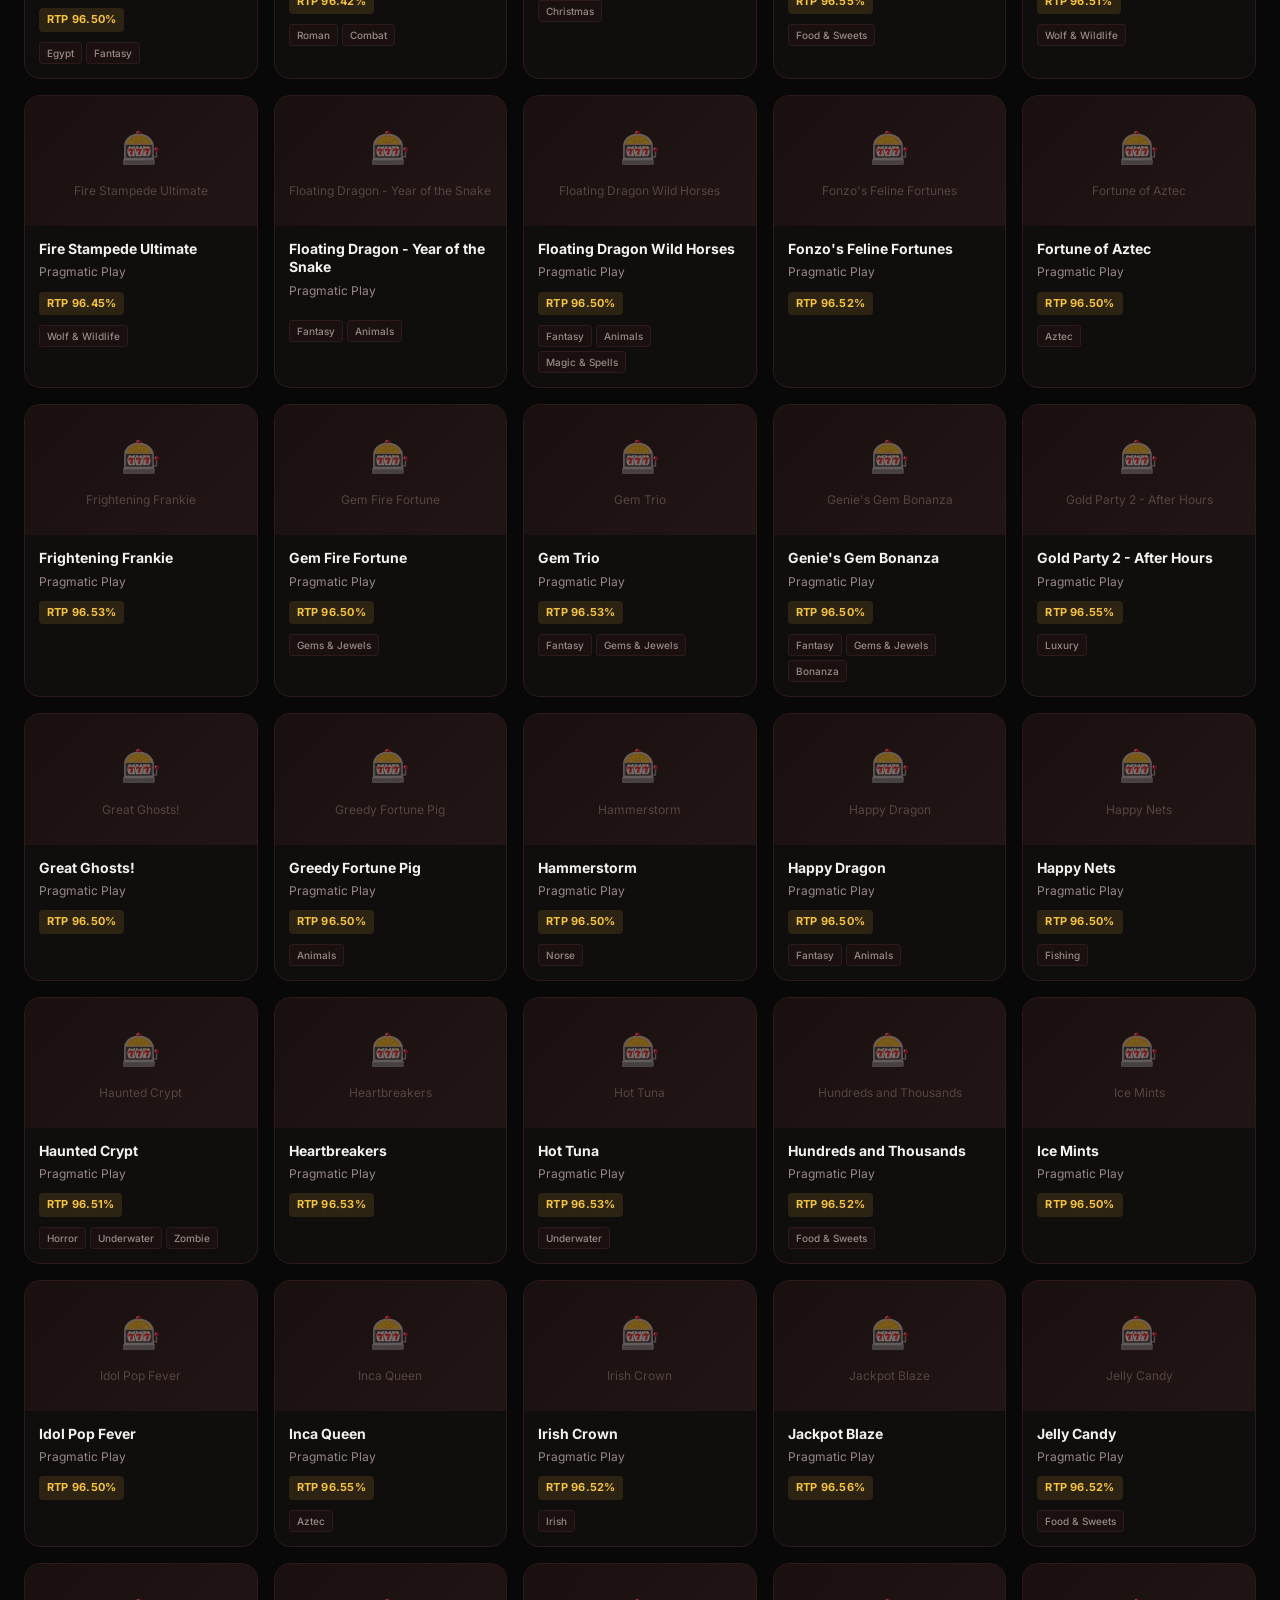
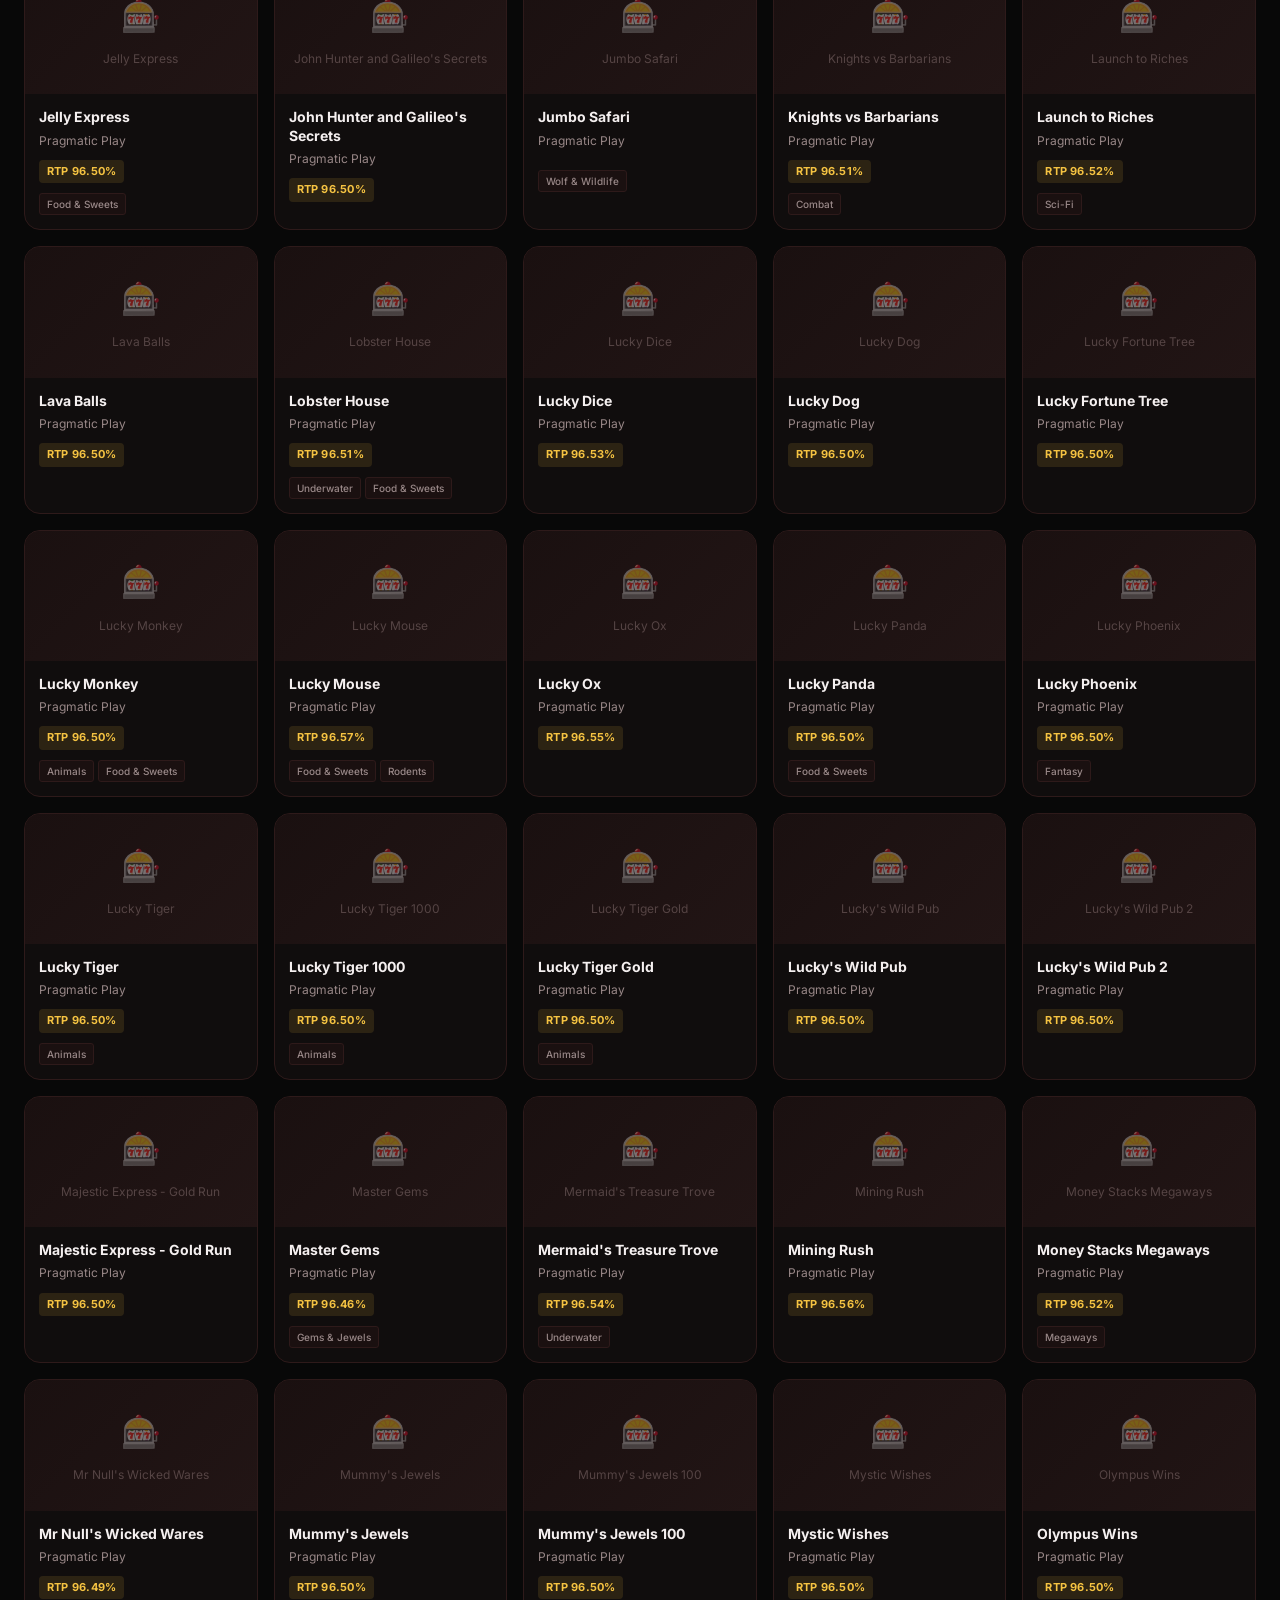
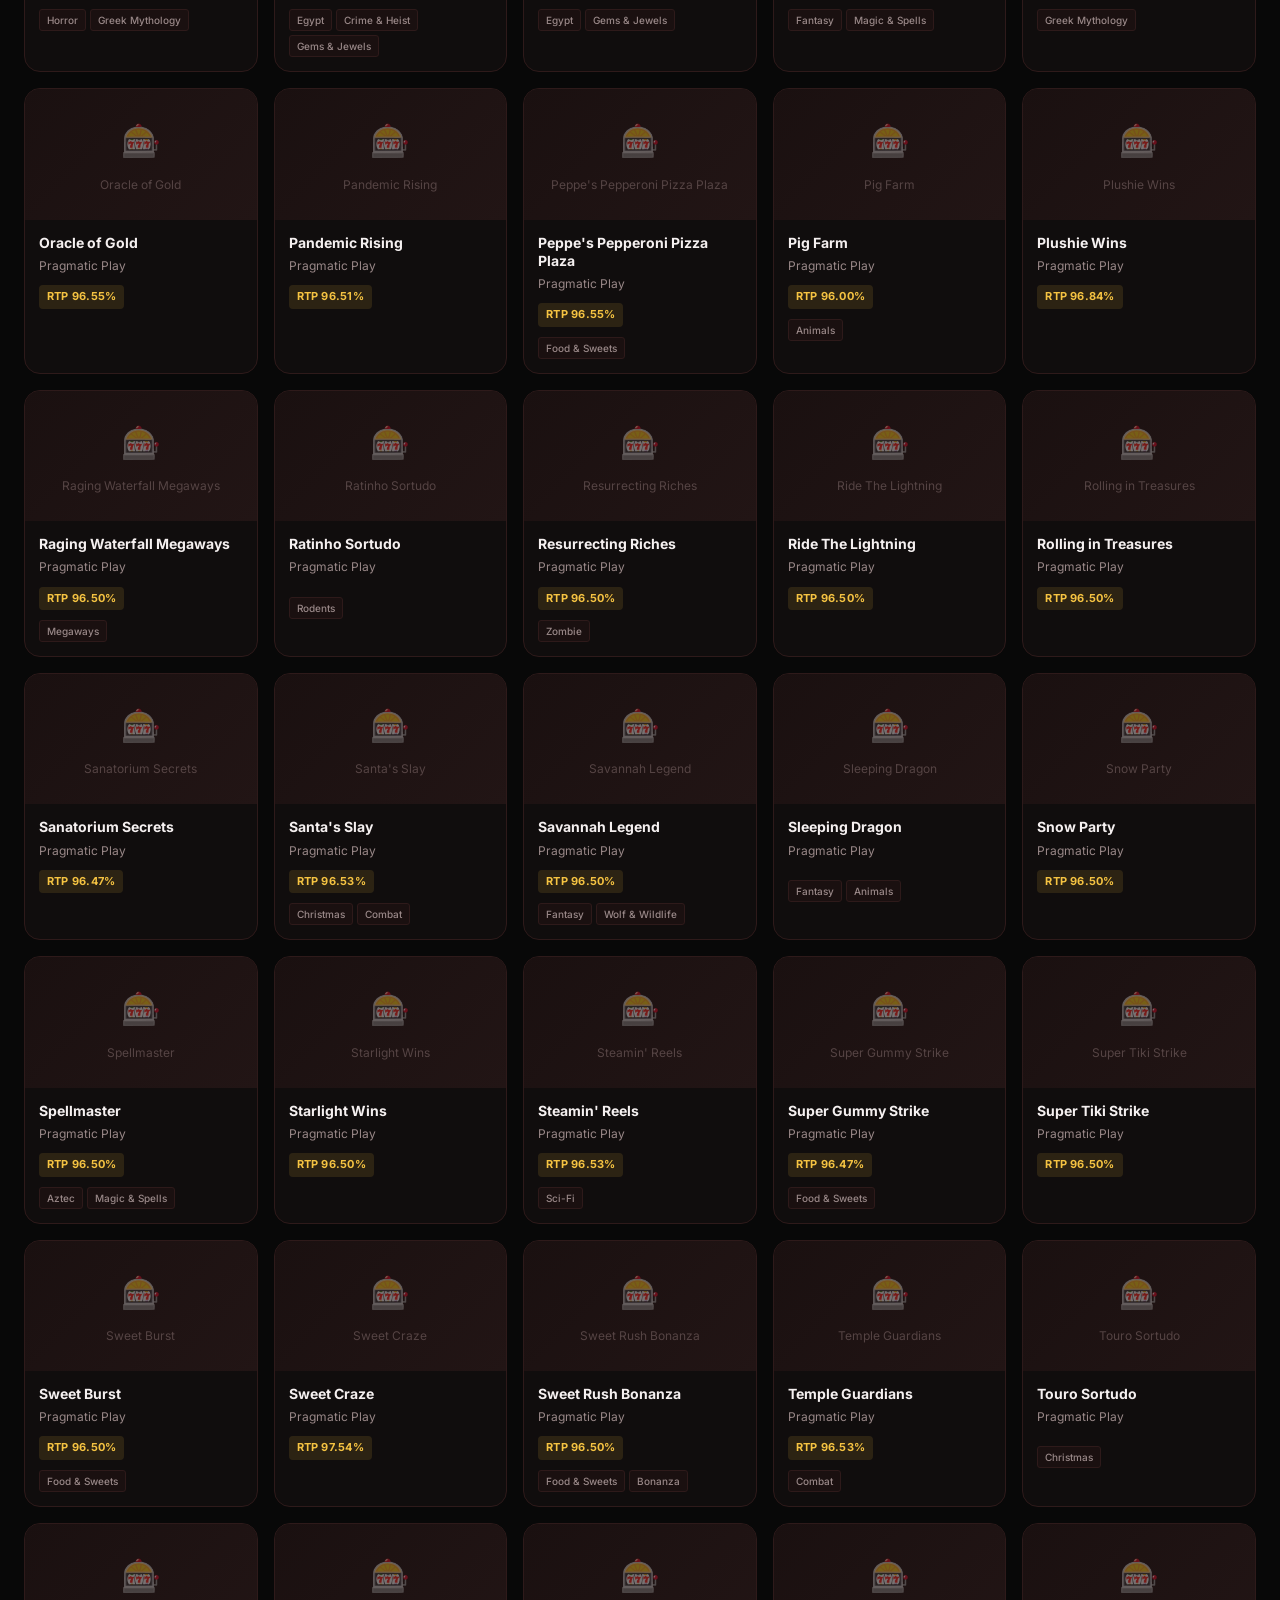
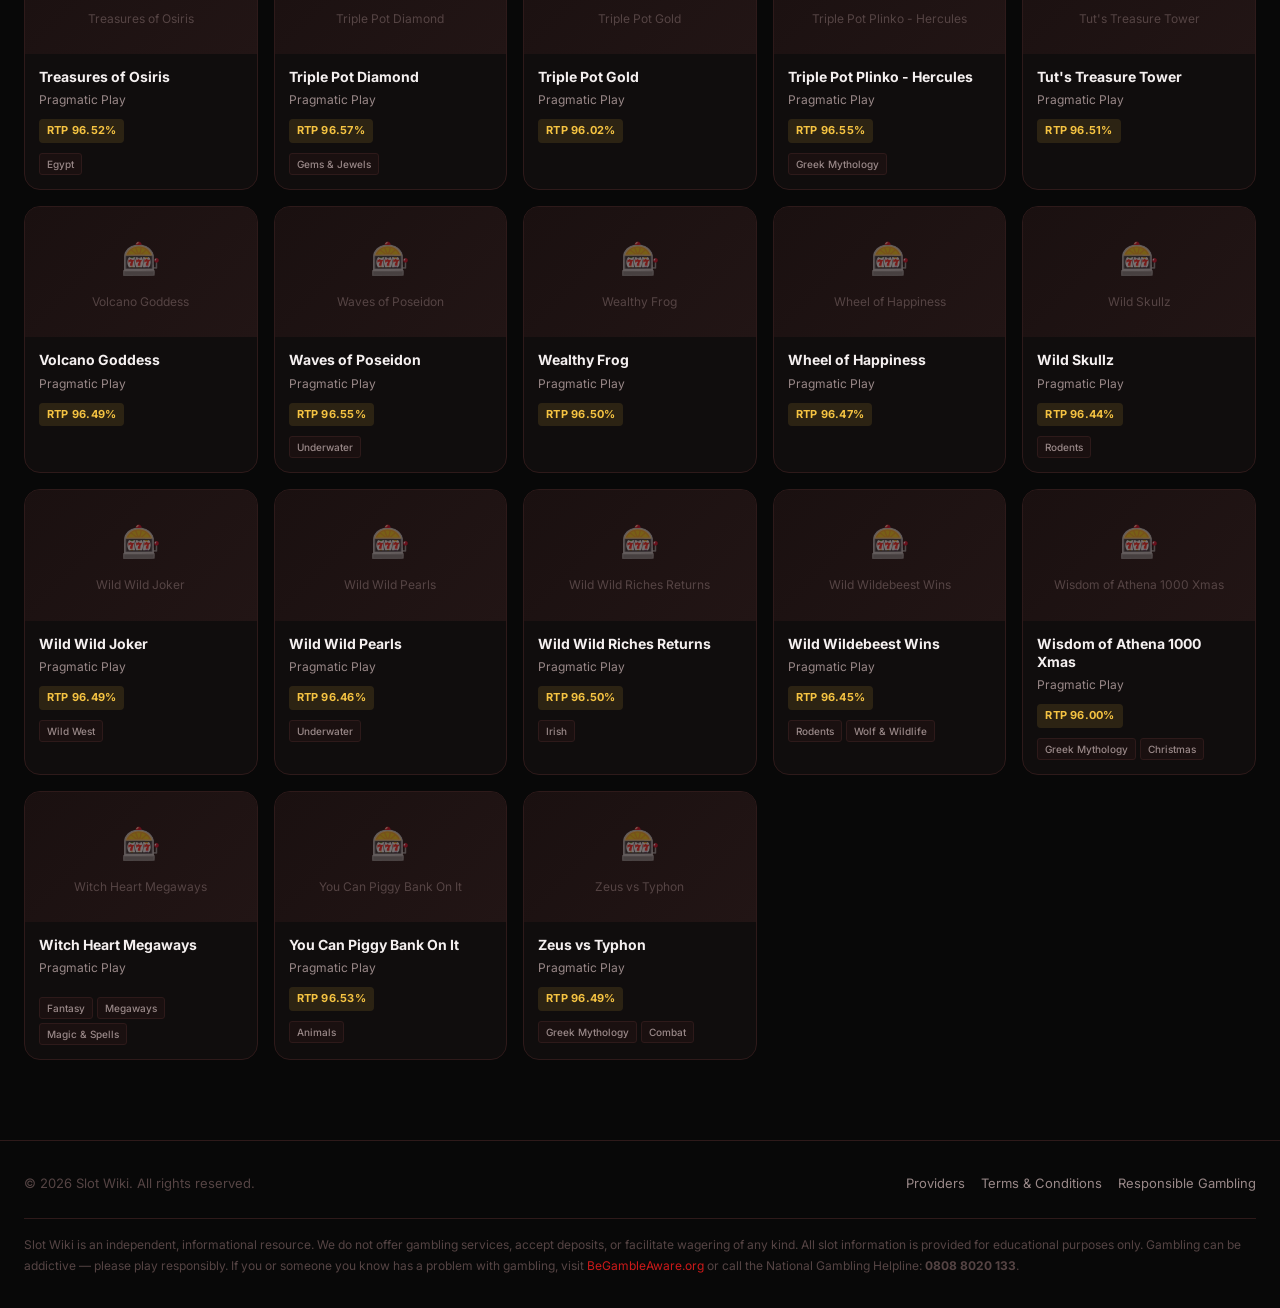
==== commit 82005396: "Add Pragmatic Play as second provider with full slot library - Added 169 Pragmatic Play slots to dat" ====
--- a/index.html
+++ b/index.html
@@ -50,6 +50,7 @@
   <span class="filter-label">Provider</span>
   <div id="provider-chips">
     <button class="chip" data-provider="hacksaw">Hacksaw Gaming</button>
+    <button class="chip" data-provider="pragmatic">Pragmatic Play</button>
   </div>
 </div>
 
--- a/css/styles.css
+++ b/css/styles.css
@@ -1,20 +1,20 @@
 /* ===== SlotWiki Design System ===== */
 :root {
-  --bg:          #0b0b10;
-  --surface:     #13131c;
-  --surface-2:   #1b1b27;
-  --surface-3:   #242434;
-  --border:      #2a2a40;
-  --accent:      #ff3d6b;
-  --accent-glow: rgba(255, 61, 107, 0.25);
+  --bg:          #080808;
+  --surface:     #100d0d;
+  --surface-2:   #1a1010;
+  --surface-3:   #221515;
+  --border:      #2e1a1a;
+  --accent:      #cc1a1a;
+  --accent-glow: rgba(204, 26, 26, 0.28);
   --gold:        #f5c342;
-  --gold-dim:    rgba(245, 195, 66, 0.15);
-  --text:        #f0f0fa;
-  --text-muted:  #8888aa;
-  --text-dim:    #555570;
+  --gold-dim:    rgba(245, 195, 66, 0.12);
+  --text:        #f5f0f0;
+  --text-muted:  #998888;
+  --text-dim:    #554444;
   --radius:      10px;
   --radius-lg:   16px;
-  --shadow:      0 4px 24px rgba(0, 0, 0, 0.6);
+  --shadow:      0 4px 24px rgba(0, 0, 0, 0.8);
   --transition:  0.2s ease;
 }
 
@@ -110,23 +110,25 @@
 
 /* ===== Hero / Search Section ===== */
 .hero {
-  background: linear-gradient(180deg, rgba(255,61,107,0.07) 0%, transparent 100%);
+  background: linear-gradient(180deg, rgba(204,26,26,0.14) 0%, rgba(204,26,26,0.04) 60%, transparent 100%);
   border-bottom: 1px solid var(--border);
   padding: 64px 24px 48px;
   text-align: center;
 }
 
 .hero h1 {
-  font-size: clamp(28px, 5vw, 52px);
+  font-size: clamp(42px, 8vw, 86px);
   font-weight: 900;
-  letter-spacing: -1.5px;
-  line-height: 1.1;
-  margin-bottom: 12px;
+  letter-spacing: -3px;
+  line-height: 1.0;
+  margin-bottom: 16px;
+  text-shadow: 0 2px 40px rgba(204, 26, 26, 0.4), 0 0 80px rgba(204, 26, 26, 0.15);
 }
 
 .hero h1 em {
   font-style: normal;
   color: var(--accent);
+  text-shadow: 0 0 60px rgba(204, 26, 26, 0.7);
 }
 
 .hero p {
@@ -610,6 +612,38 @@
 }
 
 .btn-provider:hover { opacity: 0.9; color: #fff; transform: translateY(-1px); }
+
+.btn-demo-play {
+  display: inline-flex;
+  align-items: center;
+  gap: 8px;
+  background: linear-gradient(135deg, #c9a227 0%, #f5d769 40%, #e8c040 60%, #a87c1a 100%);
+  color: #1a0f00;
+  font-size: 17px;
+  font-weight: 300;
+  font-style: italic;
+  padding: 12px 28px;
+  border-radius: 10px;
+  border: 2px solid #c0c0c0;
+  box-shadow:
+    0 0 18px rgba(245, 195, 66, 0.45),
+    0 2px 8px rgba(0, 0, 0, 0.6),
+    inset 0 1px 0 rgba(255, 255, 255, 0.35);
+  letter-spacing: 0.12em;
+  text-transform: uppercase;
+  transition: all 0.2s ease;
+  text-shadow: 0 1px 2px rgba(255, 220, 80, 0.4);
+}
+
+.btn-demo-play:hover {
+  color: #1a0f00;
+  transform: translateY(-2px);
+  box-shadow:
+    0 0 30px rgba(245, 195, 66, 0.65),
+    0 4px 16px rgba(0, 0, 0, 0.5),
+    inset 0 1px 0 rgba(255, 255, 255, 0.45);
+  border-color: #e8e8e8;
+}
 
 /* ===== Provider Hero ===== */
 .provider-hero {
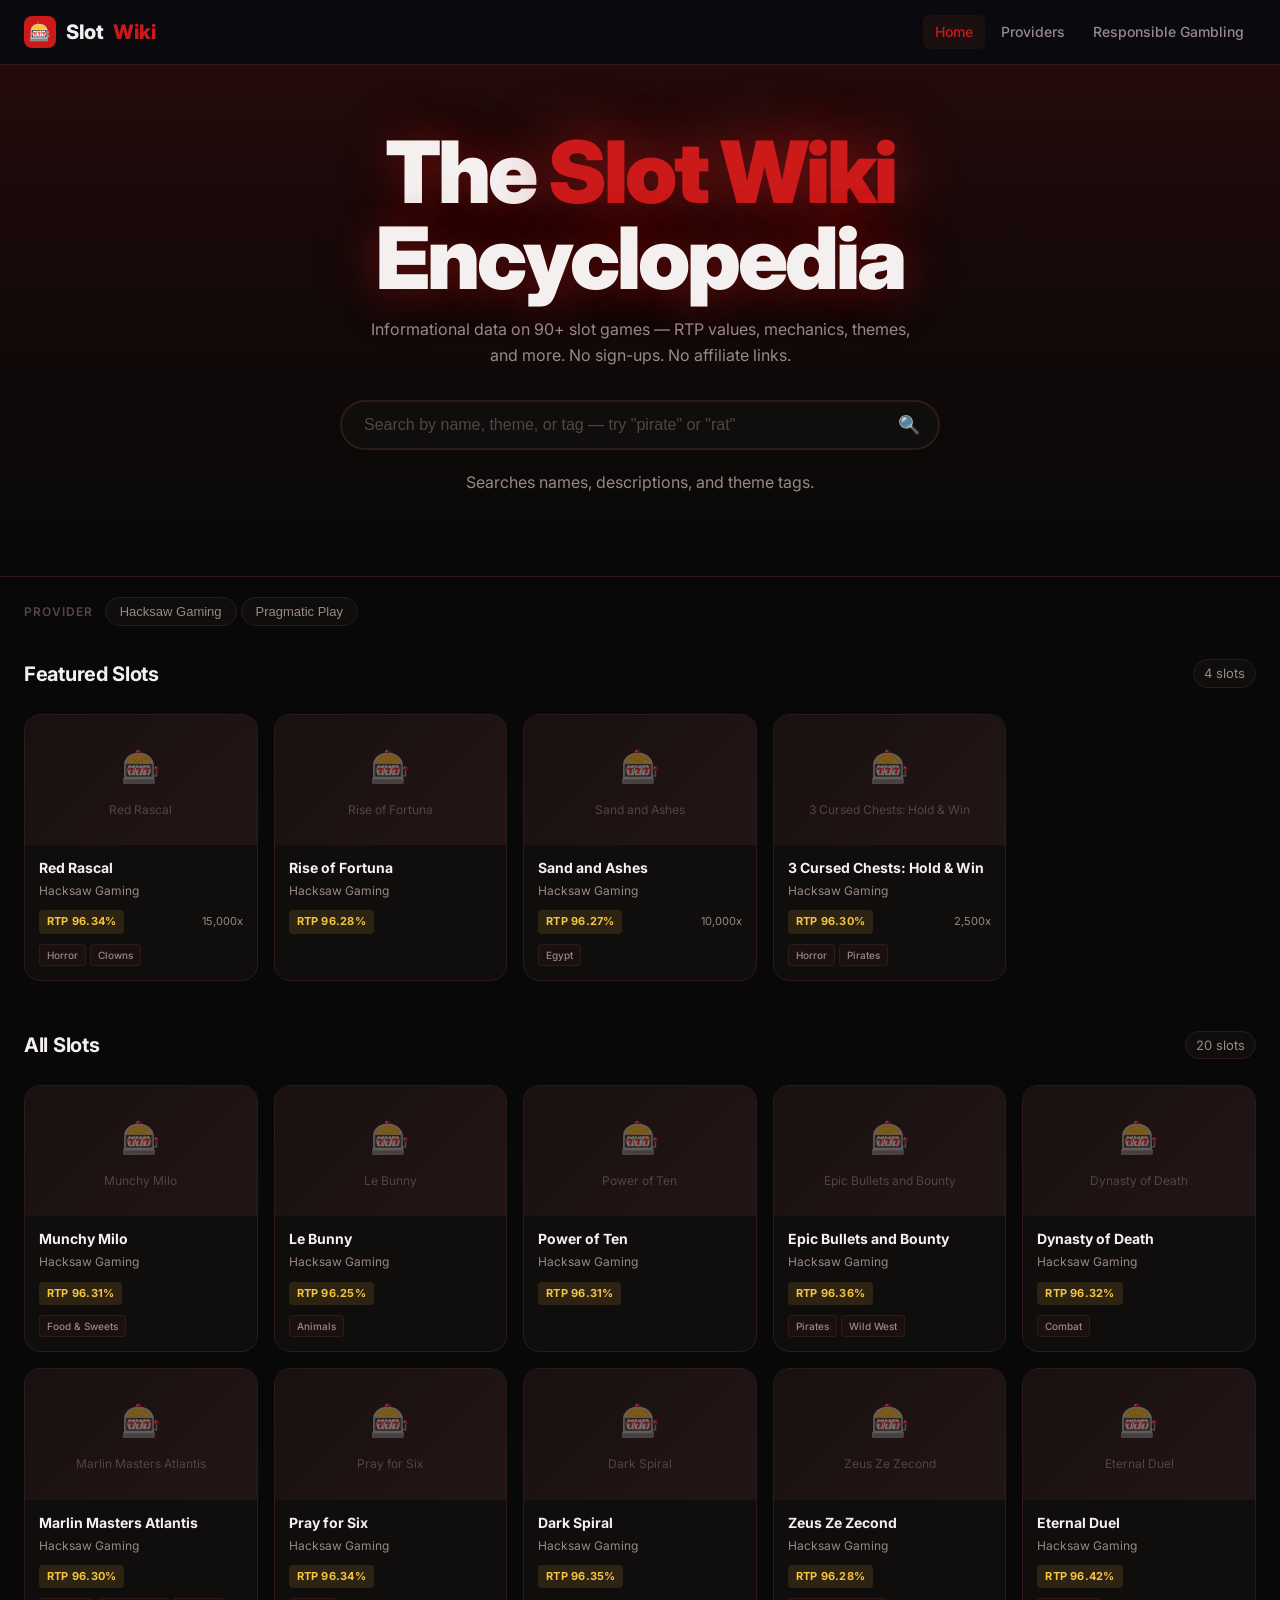
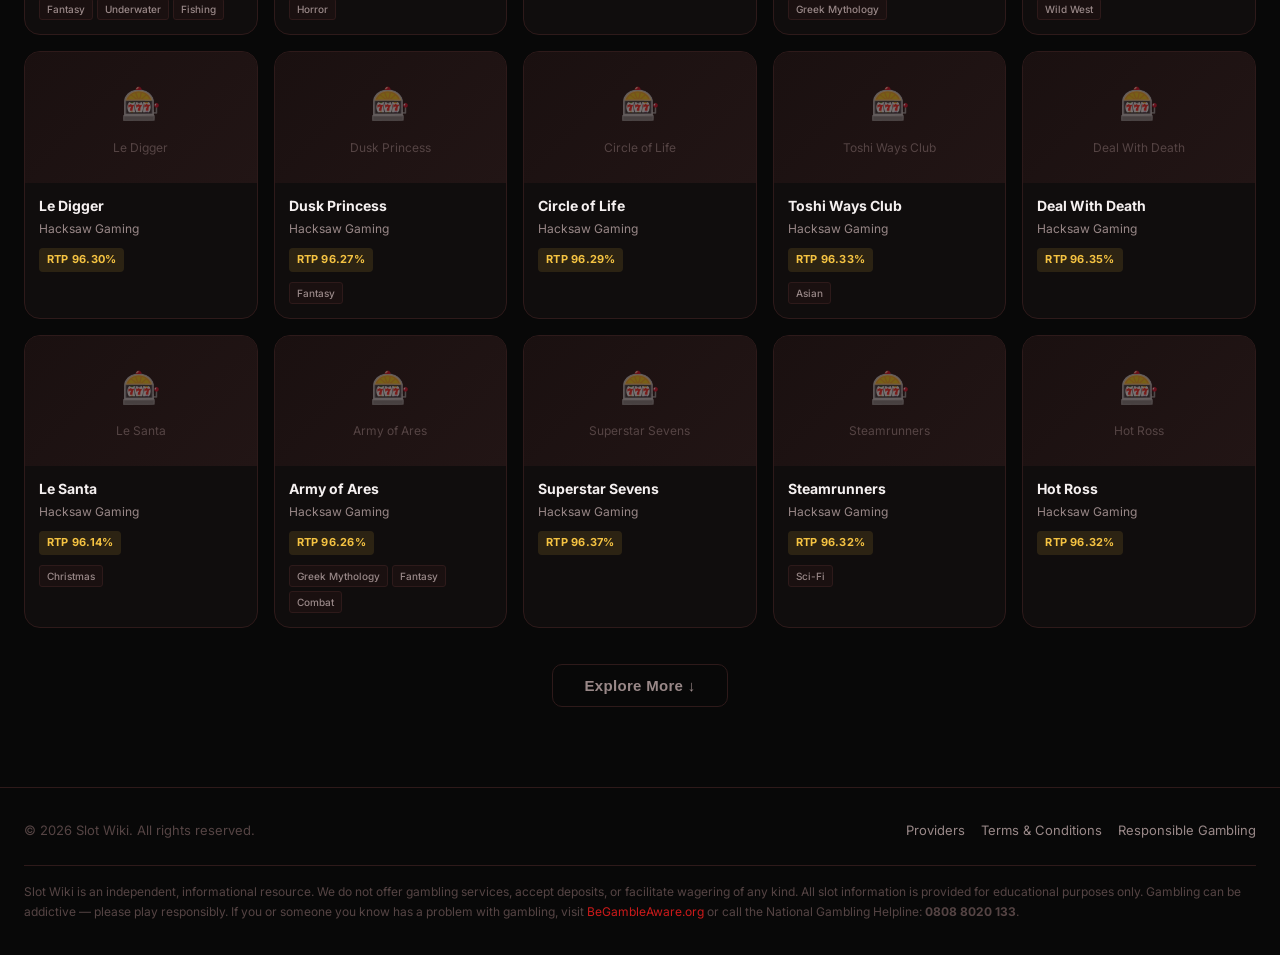
==== commit 87ce45d8: "Limit homepage to 4 featured slots and 20-slot paginated grid - Featured Slots section capped at 4 (" ====
--- a/index.html
+++ b/index.html
@@ -68,6 +68,9 @@
       <span class="section-count" id="all-count"></span>
     </div>
     <div class="slot-grid" id="all-grid"></div>
+    <div id="explore-more-wrap" style="text-align:center; margin-top:36px;">
+      <button id="explore-more-btn" class="explore-more-btn">Explore More ↓</button>
+    </div>
   </div>
 </main>
 
@@ -99,24 +102,44 @@
 <script>
   initModal();
 
-  // Render featured slots
+  const PAGE_SIZE = 20; // 4 rows × 5 cols
+  let allSlotsPool = SLOTS.filter(s => !s.featured);
+  let expanded = false;
+
+  function renderAllGrid(slots) {
+    const shown = expanded ? slots : slots.slice(0, PAGE_SIZE);
+    renderGrid(shown, "all-grid", "all-count");
+    const btn = document.getElementById("explore-more-btn");
+    const wrap = document.getElementById("explore-more-wrap");
+    if (slots.length <= PAGE_SIZE) {
+      wrap.style.display = "none";
+    } else {
+      wrap.style.display = "";
+      btn.textContent = expanded ? "Show Less ↑" : "Explore More ↓";
+    }
+  }
+
+  // Render featured slots (capped at 4)
   renderGrid(getFeaturedSlots(), "featured-grid", "featured-count");
 
-  // Render all slots (non-featured, below the fold)
-  const nonFeatured = SLOTS.filter(s => !s.featured);
-  renderGrid(nonFeatured, "all-grid", "all-count");
+  // Render all slots — first 20 only
+  renderAllGrid(allSlotsPool);
+
+  document.getElementById("explore-more-btn").addEventListener("click", () => {
+    expanded = !expanded;
+    renderAllGrid(allSlotsPool);
+    if (!expanded) document.getElementById("all-label").scrollIntoView({ behavior: "smooth", block: "start" });
+  });
 
   // Search overrides both grids
   const searchInput = document.getElementById("search-input");
   const featuredHeader = document.getElementById("featured-header");
-  const featuredSection = document.querySelector("[id=featured-grid]").parentElement;
 
   let debounceTimer = null;
   let activeProvider = null;
 
   function updateResults() {
     const q = searchInput.value.trim();
-    const chips = document.querySelectorAll("#provider-chips .chip");
 
     if (q || activeProvider) {
       // Hide featured, show unified search results
@@ -125,13 +148,16 @@
       document.getElementById("all-label").textContent = q ? `Results for "${q}"` : "All Slots";
       const results = searchSlots(q, activeProvider);
       renderGrid(results, "all-grid", "all-count");
+      document.getElementById("explore-more-wrap").style.display = "none";
     } else {
       // Restore default view
+      expanded = false;
       featuredHeader.style.display = "";
       document.getElementById("featured-grid").style.display = "";
       document.getElementById("all-label").textContent = "All Slots";
       renderGrid(getFeaturedSlots(), "featured-grid", "featured-count");
-      renderGrid(SLOTS.filter(s => !s.featured), "all-grid", "all-count");
+      allSlotsPool = SLOTS.filter(s => !s.featured);
+      renderAllGrid(allSlotsPool);
     }
   }
 
--- a/css/styles.css
+++ b/css/styles.css
@@ -645,68 +645,331 @@
   border-color: #e8e8e8;
 }
 
-/* ===== Provider Hero ===== */
-.provider-hero {
-  background: linear-gradient(180deg, rgba(255,61,107,0.08) 0%, transparent 60%);
+/* ===== Provider Picker ===== */
+.provider-picker-hero {
+  text-align: center;
+  padding: 60px 24px 40px;
   border-bottom: 1px solid var(--border);
-  padding: 56px 24px 40px;
-}
-
-.provider-hero-inner {
-  max-width: 1280px;
+  background: linear-gradient(180deg, rgba(204,26,26,0.10) 0%, transparent 80%);
+}
+
+.provider-picker-hero h1 {
+  font-size: clamp(28px, 5vw, 52px);
+  font-weight: 900;
+  letter-spacing: -1.5px;
+  margin-bottom: 10px;
+}
+
+.provider-picker-hero p {
+  font-size: 15px;
+  color: var(--text-muted);
+  max-width: 460px;
   margin: 0 auto;
-  display: flex;
-  align-items: flex-start;
-  gap: 32px;
-}
-
-.provider-logo-wrap {
-  width: 88px;
-  height: 88px;
+}
+
+.provider-pick-grid {
+  display: grid;
+  grid-template-columns: 1fr 1fr;
+  gap: 24px;
+  max-width: 1000px;
+  margin: 48px auto 0;
+  padding: 0 24px;
+}
+
+.provider-pick-card {
+  position: relative;
+  overflow: hidden;
+  border-radius: 20px;
+  border: 1px solid var(--border);
   background: var(--surface);
-  border: 1px solid var(--border);
-  border-radius: var(--radius-lg);
-  overflow: hidden;
-  flex-shrink: 0;
-  display: flex;
+  cursor: pointer;
+  min-height: 420px;
+  display: flex;
+  flex-direction: column;
   align-items: center;
   justify-content: center;
-  font-size: 36px;
-}
-
-.provider-logo-wrap img { width: 100%; height: 100%; object-fit: contain; padding: 8px; }
-
-.provider-info { flex: 1; }
-
-.provider-name {
-  font-size: 32px;
+  gap: 0;
+  text-decoration: none;
+  transition: border-color 0.4s ease, transform 0.3s ease, box-shadow 0.4s ease;
+  user-select: none;
+}
+
+/* Smoke layer */
+.provider-pick-card::before {
+  content: '';
+  position: absolute;
+  inset: -30%;
+  border-radius: 50%;
+  opacity: 0;
+  pointer-events: none;
+  transition: opacity 0.5s ease;
+}
+
+/* Hacksaw — blue smoke */
+.pick-hacksaw::before {
+  background: radial-gradient(ellipse at 50% 60%,
+    rgba(56, 130, 255, 0.55) 0%,
+    rgba(20,  80, 220, 0.30) 35%,
+    transparent 70%);
+  filter: blur(48px);
+}
+
+/* Push Gaming — orange/red smoke */
+.pick-pushgaming::before {
+  background: radial-gradient(ellipse at 50% 60%,
+    rgba(255, 100, 30, 0.60) 0%,
+    rgba(220,  55,  0, 0.30) 35%,
+    transparent 70%);
+  filter: blur(48px);
+}
+
+/* Pragmatic — gold/amber smoke */
+.pick-pragmatic::before {
+  background: radial-gradient(ellipse at 50% 60%,
+    rgba(245, 195, 66, 0.60) 0%,
+    rgba(200, 130, 20,  0.30) 35%,
+    transparent 70%);
+  filter: blur(48px);
+}
+
+.provider-pick-card:hover::before {
+  opacity: 1;
+  animation: smoke-drift 4s ease-in-out infinite;
+}
+
+@keyframes smoke-drift {
+  0%   { transform: scale(1.00) translateY(0px)  rotate(0deg);  }
+  25%  { transform: scale(1.04) translateY(-10px) rotate(2deg);  }
+  50%  { transform: scale(1.07) translateY(-4px)  rotate(-1deg); }
+  75%  { transform: scale(1.03) translateY(-14px) rotate(1.5deg);}
+  100% { transform: scale(1.00) translateY(0px)  rotate(0deg);  }
+}
+
+.provider-pick-card:hover {
+  transform: translateY(-6px);
+}
+
+.pick-hacksaw:hover {
+  border-color: rgba(56, 130, 255, 0.6);
+  box-shadow: 0 16px 60px rgba(56, 130, 255, 0.25), 0 4px 20px rgba(0,0,0,0.6);
+}
+
+.pick-pragmatic:hover {
+  border-color: rgba(245, 195, 66, 0.6);
+  box-shadow: 0 16px 60px rgba(245, 195, 66, 0.20), 0 4px 20px rgba(0,0,0,0.6);
+}
+
+.pick-pushgaming:hover {
+  border-color: rgba(255, 100, 30, 0.6);
+  box-shadow: 0 16px 60px rgba(255, 100, 30, 0.25), 0 4px 20px rgba(0,0,0,0.6);
+}
+
+.pick-content {
+  position: relative;
+  z-index: 1;
+  display: flex;
+  flex-direction: column;
+  align-items: center;
+  gap: 12px;
+  padding: 32px 24px;
+  text-align: center;
+}
+
+.pick-icon {
+  font-size: 80px;
+  line-height: 1;
+  margin-bottom: 4px;
+  filter: drop-shadow(0 4px 20px rgba(0,0,0,0.5));
+  transition: transform 0.3s ease;
+}
+
+.provider-pick-card:hover .pick-icon {
+  transform: scale(1.12);
+}
+
+.pick-name {
+  font-size: 26px;
   font-weight: 900;
-  letter-spacing: -1px;
-  margin-bottom: 4px;
-}
-
-.provider-score {
+  letter-spacing: -0.8px;
+  color: var(--text);
+}
+
+.pick-score {
   display: inline-flex;
   align-items: center;
   gap: 6px;
   background: var(--gold-dim);
   border: 1px solid rgba(245,195,66,0.25);
   color: var(--gold);
-  font-size: 14px;
+  font-size: 13px;
   font-weight: 700;
   padding: 4px 12px;
   border-radius: 50px;
-  margin-bottom: 14px;
-}
-
-.provider-description {
+}
+
+.pick-count {
+  font-size: 13px;
+  color: var(--text-muted);
+  background: var(--surface-2);
+  border: 1px solid var(--border);
+  padding: 3px 12px;
+  border-radius: 50px;
+}
+
+.pick-desc {
+  font-size: 13px;
+  color: var(--text-muted);
+  max-width: 260px;
+  line-height: 1.6;
+}
+
+.pick-cta {
+  display: inline-flex;
+  align-items: center;
+  gap: 6px;
+  font-size: 13px;
+  font-weight: 600;
+  padding: 8px 18px;
+  border-radius: 8px;
+  border: 1px solid var(--border);
+  color: var(--text-muted);
+  margin-top: 4px;
+  transition: var(--transition);
+}
+
+.pick-hacksaw .pick-cta { border-color: rgba(56,130,255,0.35); color: rgba(120,170,255,0.9); }
+.pick-pragmatic .pick-cta { border-color: rgba(245,195,66,0.35); color: rgba(245,195,66,0.9); }
+.pick-pushgaming .pick-cta { border-color: rgba(255,100,30,0.35); color: rgba(255,130,60,0.9); }
+
+/* Provider games section */
+.provider-games-section {
+  padding: 48px 0 0;
+  border-top: 1px solid var(--border);
+}
+
+.provider-games-header {
+  max-width: 1280px;
+  margin: 0 auto;
+  padding: 0 24px 28px;
+  display: flex;
+  align-items: center;
+  gap: 16px;
+  flex-wrap: wrap;
+}
+
+.provider-games-back {
+  display: inline-flex;
+  align-items: center;
+  gap: 6px;
+  font-size: 13px;
+  color: var(--text-muted);
+  background: var(--surface);
+  border: 1px solid var(--border);
+  padding: 6px 14px;
+  border-radius: 50px;
+  cursor: pointer;
+  transition: var(--transition);
+  flex-shrink: 0;
+}
+
+.provider-games-back:hover { color: var(--text); border-color: var(--accent); }
+
+.provider-games-title {
+  font-size: 22px;
+  font-weight: 900;
+  letter-spacing: -0.5px;
+}
+
+.hacksaw-accent { color: #6aabff; }
+.pragmatic-accent { color: var(--gold); }
+
+/* ===== Provider Dedicated Page Hero ===== */
+.provider-page-hero {
+  padding: 48px 24px 40px;
+  border-bottom: 1px solid var(--border);
+}
+
+.hacksaw-hero {
+  background: linear-gradient(160deg, rgba(56,130,255,0.12) 0%, rgba(56,130,255,0.04) 40%, transparent 70%);
+}
+
+.pragmatic-hero {
+  background: linear-gradient(160deg, rgba(245,195,66,0.12) 0%, rgba(245,195,66,0.04) 40%, transparent 70%);
+}
+
+/* Push Gaming — orange/red */
+.pushgaming-hero {
+  background: linear-gradient(160deg, rgba(255,100,30,0.12) 0%, rgba(255,60,10,0.04) 40%, transparent 70%);
+}
+
+.provider-page-hero-inner {
+  max-width: 1280px;
+  margin: 0 auto;
+  display: flex;
+  flex-direction: column;
+  gap: 20px;
+}
+
+.provider-back {
+  display: inline-flex;
+  align-items: center;
+  gap: 6px;
+  font-size: 13px;
+  color: var(--text-muted);
+  background: var(--surface);
+  border: 1px solid var(--border);
+  padding: 6px 14px;
+  border-radius: 50px;
+  width: fit-content;
+  transition: var(--transition);
+}
+
+.provider-back:hover { color: var(--text); border-color: var(--accent); opacity: 1; }
+
+.provider-page-identity {
+  display: flex;
+  align-items: center;
+  gap: 20px;
+}
+
+.provider-page-icon {
+  font-size: 56px;
+  line-height: 1;
+  filter: drop-shadow(0 4px 16px rgba(0,0,0,0.5));
+}
+
+.provider-page-name {
+  font-size: clamp(28px, 5vw, 48px);
+  font-weight: 900;
+  letter-spacing: -1.5px;
+  line-height: 1.1;
+  margin-bottom: 8px;
+}
+
+.provider-page-desc {
   font-size: 15px;
   color: var(--text-muted);
-  max-width: 640px;
-  line-height: 1.7;
-  margin-bottom: 16px;
-}
-
+  max-width: 680px;
+  line-height: 1.75;
+}
+
+.provider-page-actions {
+  display: flex;
+  align-items: center;
+  gap: 16px;
+  flex-wrap: wrap;
+}
+
+.provider-page-count {
+  font-size: 13px;
+  color: var(--text-muted);
+  background: var(--surface);
+  border: 1px solid var(--border);
+  padding: 4px 12px;
+  border-radius: 50px;
+}
+
+/* ===== Provider Hero (legacy — keep for visit button) ===== */
 .btn-visit {
   display: inline-flex;
   align-items: center;
@@ -722,6 +985,28 @@
 }
 
 .btn-visit:hover { border-color: var(--accent); color: var(--accent); }
+
+/* ===== Explore More Button ===== */
+.explore-more-btn {
+  display: inline-flex;
+  align-items: center;
+  gap: 8px;
+  background: transparent;
+  border: 1px solid var(--border);
+  color: var(--text-muted);
+  font-size: 15px;
+  font-weight: 600;
+  padding: 12px 32px;
+  border-radius: 10px;
+  cursor: pointer;
+  transition: border-color 0.2s ease, color 0.2s ease, box-shadow 0.2s ease;
+  letter-spacing: 0.3px;
+}
+.explore-more-btn:hover {
+  border-color: var(--accent);
+  color: var(--accent);
+  box-shadow: 0 0 16px var(--accent-glow);
+}
 
 /* ===== More Providers ===== */
 .providers-grid {
@@ -883,7 +1168,8 @@
   .hero { padding: 40px 16px 32px; }
   .page-content { padding: 24px 16px 60px; }
   .slot-grid { grid-template-columns: repeat(auto-fill, minmax(160px, 1fr)); gap: 12px; }
-  .provider-hero-inner { flex-direction: column; gap: 20px; }
+  .provider-pick-grid { grid-template-columns: 1fr; max-width: 480px; }
+  .provider-pick-card { min-height: 260px; }
   .modal { border-radius: 16px; }
   .modal-body { padding: 20px; }
   .modal-title { font-size: 20px; }
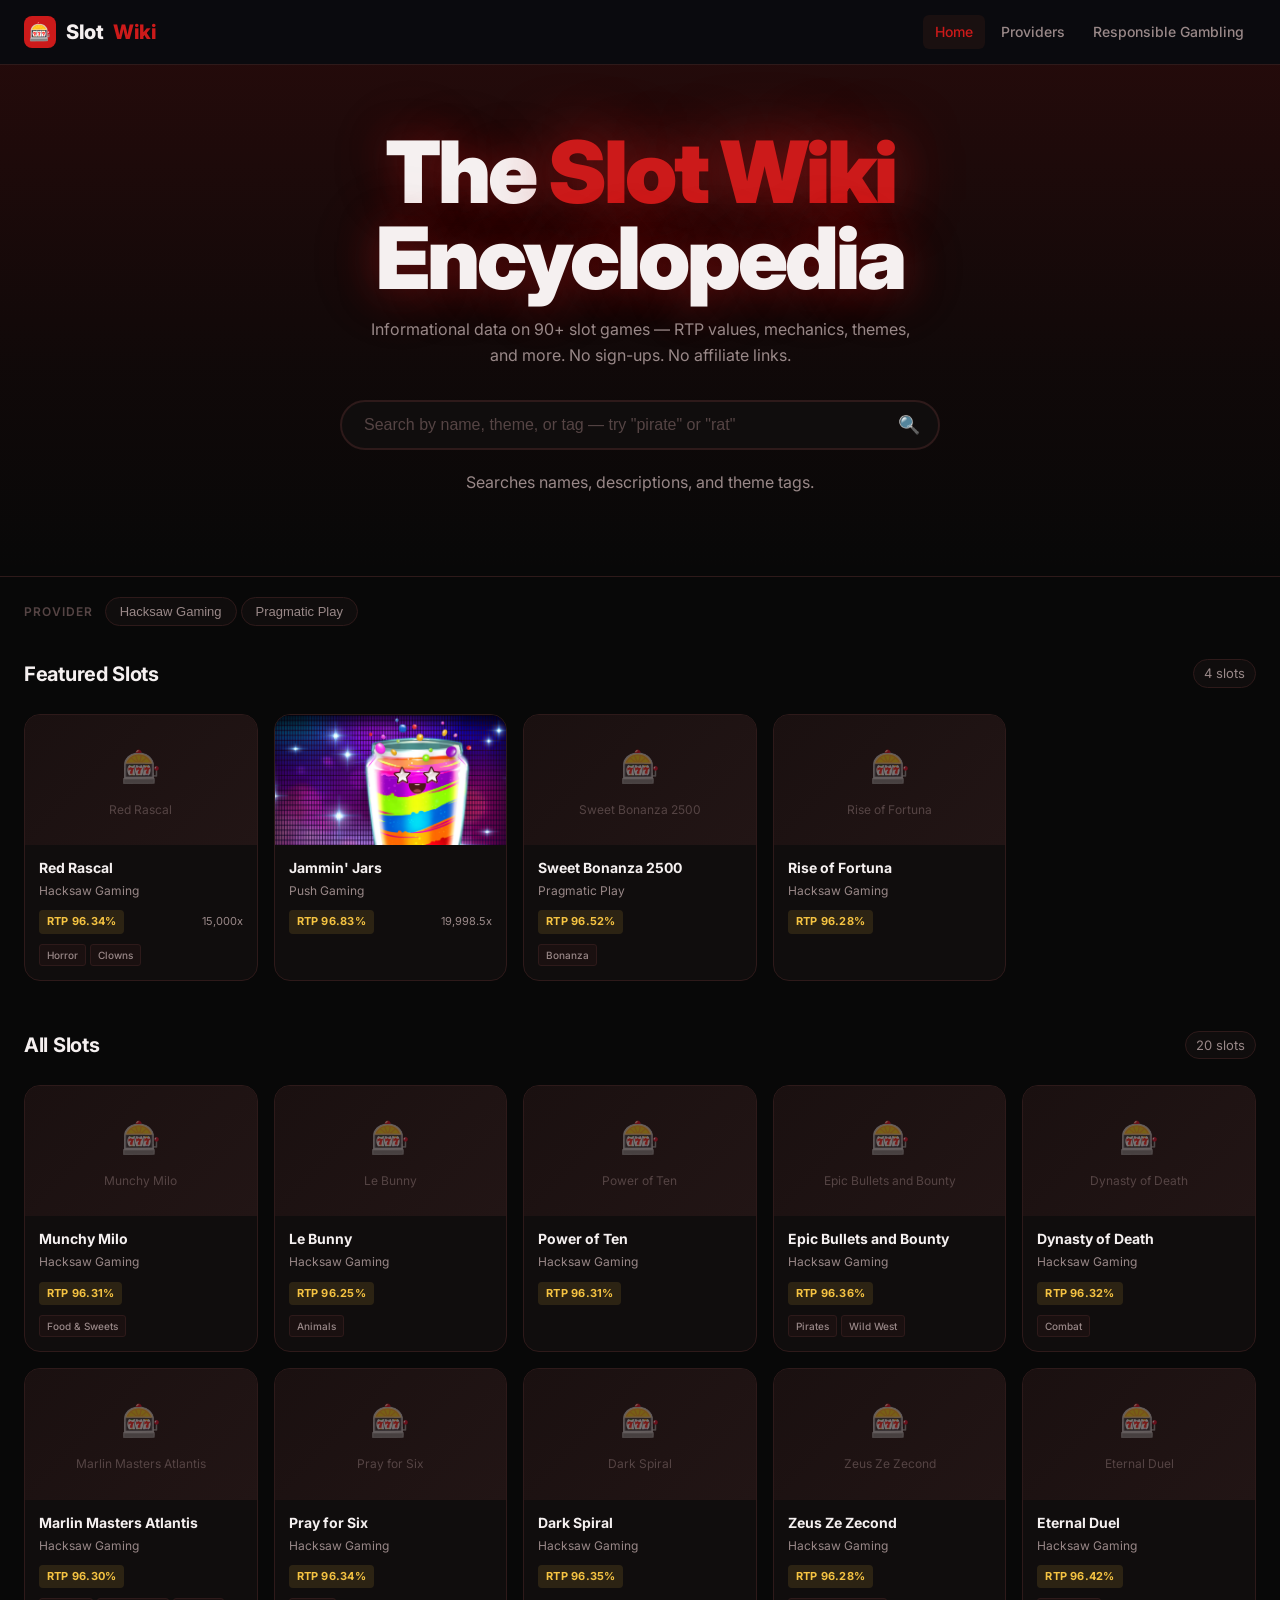
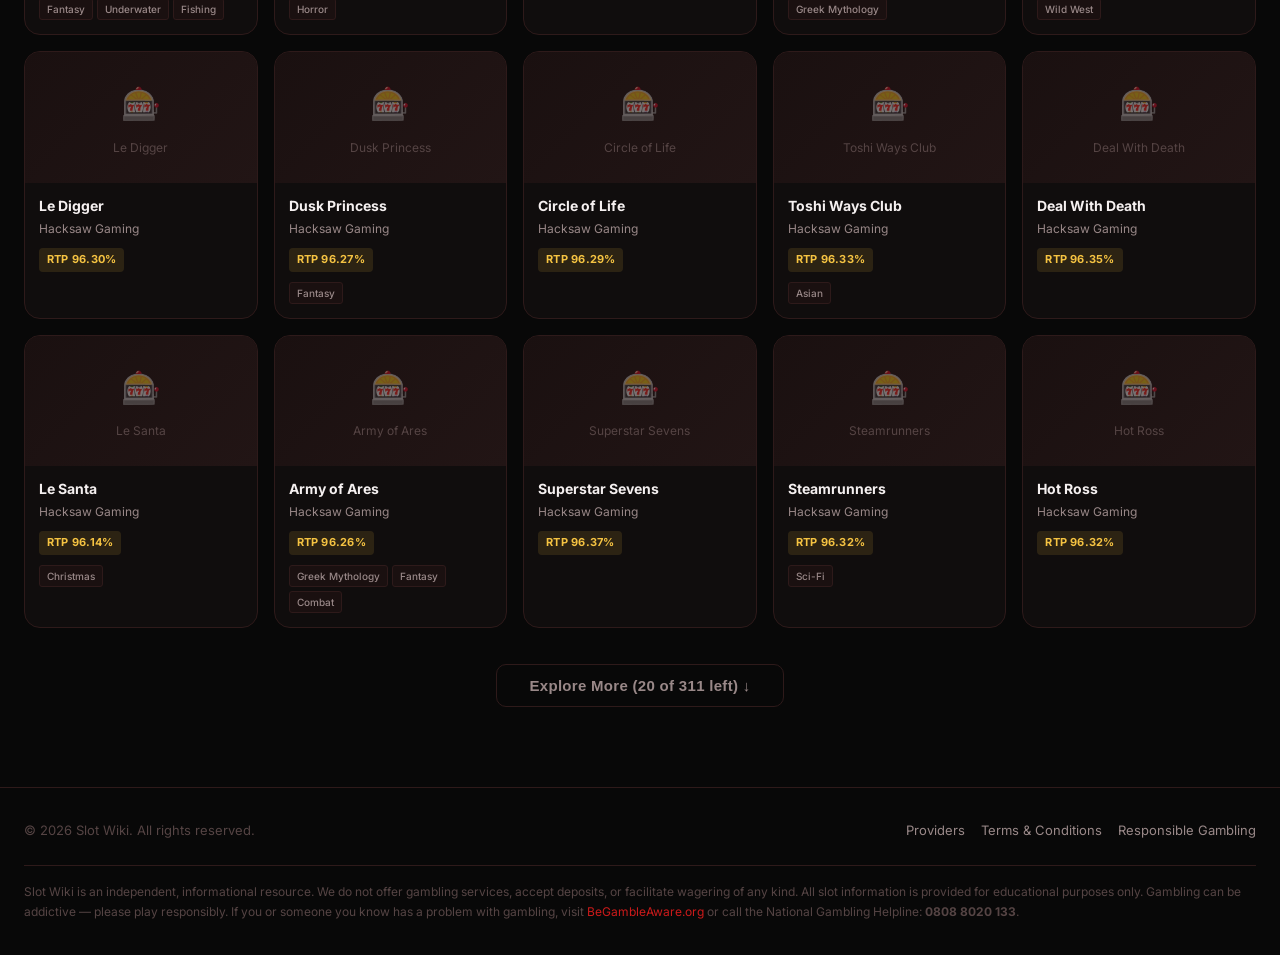
==== commit 787d47f7: "Paginate all-slots grid (20 per page) and mix featured providers - Explore More loads 20 more slots " ====
--- a/index.html
+++ b/index.html
@@ -103,32 +103,32 @@
   initModal();
 
   const PAGE_SIZE = 20; // 4 rows × 5 cols
-  let allSlotsPool = SLOTS.filter(s => !s.featured);
-  let expanded = false;
+  let allSlotsPool = [];
+  let visibleCount = PAGE_SIZE;
 
   function renderAllGrid(slots) {
-    const shown = expanded ? slots : slots.slice(0, PAGE_SIZE);
-    renderGrid(shown, "all-grid", "all-count");
+    allSlotsPool = slots;
+    renderGrid(slots.slice(0, visibleCount), "all-grid", "all-count");
+    const wrap = document.getElementById("explore-more-wrap");
     const btn = document.getElementById("explore-more-btn");
-    const wrap = document.getElementById("explore-more-wrap");
-    if (slots.length <= PAGE_SIZE) {
+    if (visibleCount >= slots.length) {
       wrap.style.display = "none";
     } else {
       wrap.style.display = "";
-      btn.textContent = expanded ? "Show Less ↑" : "Explore More ↓";
+      const remaining = slots.length - visibleCount;
+      btn.textContent = `Explore More (${Math.min(remaining, PAGE_SIZE)} of ${remaining} left) ↓`;
     }
   }
 
-  // Render featured slots (capped at 4)
+  // Render featured slots (capped at 4, mixed providers)
   renderGrid(getFeaturedSlots(), "featured-grid", "featured-count");
 
   // Render all slots — first 20 only
-  renderAllGrid(allSlotsPool);
+  renderAllGrid(SLOTS.filter(s => !s.featured));
 
   document.getElementById("explore-more-btn").addEventListener("click", () => {
-    expanded = !expanded;
+    visibleCount += PAGE_SIZE;
     renderAllGrid(allSlotsPool);
-    if (!expanded) document.getElementById("all-label").scrollIntoView({ behavior: "smooth", block: "start" });
   });
 
   // Search overrides both grids
@@ -151,13 +151,12 @@
       document.getElementById("explore-more-wrap").style.display = "none";
     } else {
       // Restore default view
-      expanded = false;
+      visibleCount = PAGE_SIZE;
       featuredHeader.style.display = "";
       document.getElementById("featured-grid").style.display = "";
       document.getElementById("all-label").textContent = "All Slots";
       renderGrid(getFeaturedSlots(), "featured-grid", "featured-count");
-      allSlotsPool = SLOTS.filter(s => !s.featured);
-      renderAllGrid(allSlotsPool);
+      renderAllGrid(SLOTS.filter(s => !s.featured));
     }
   }
 
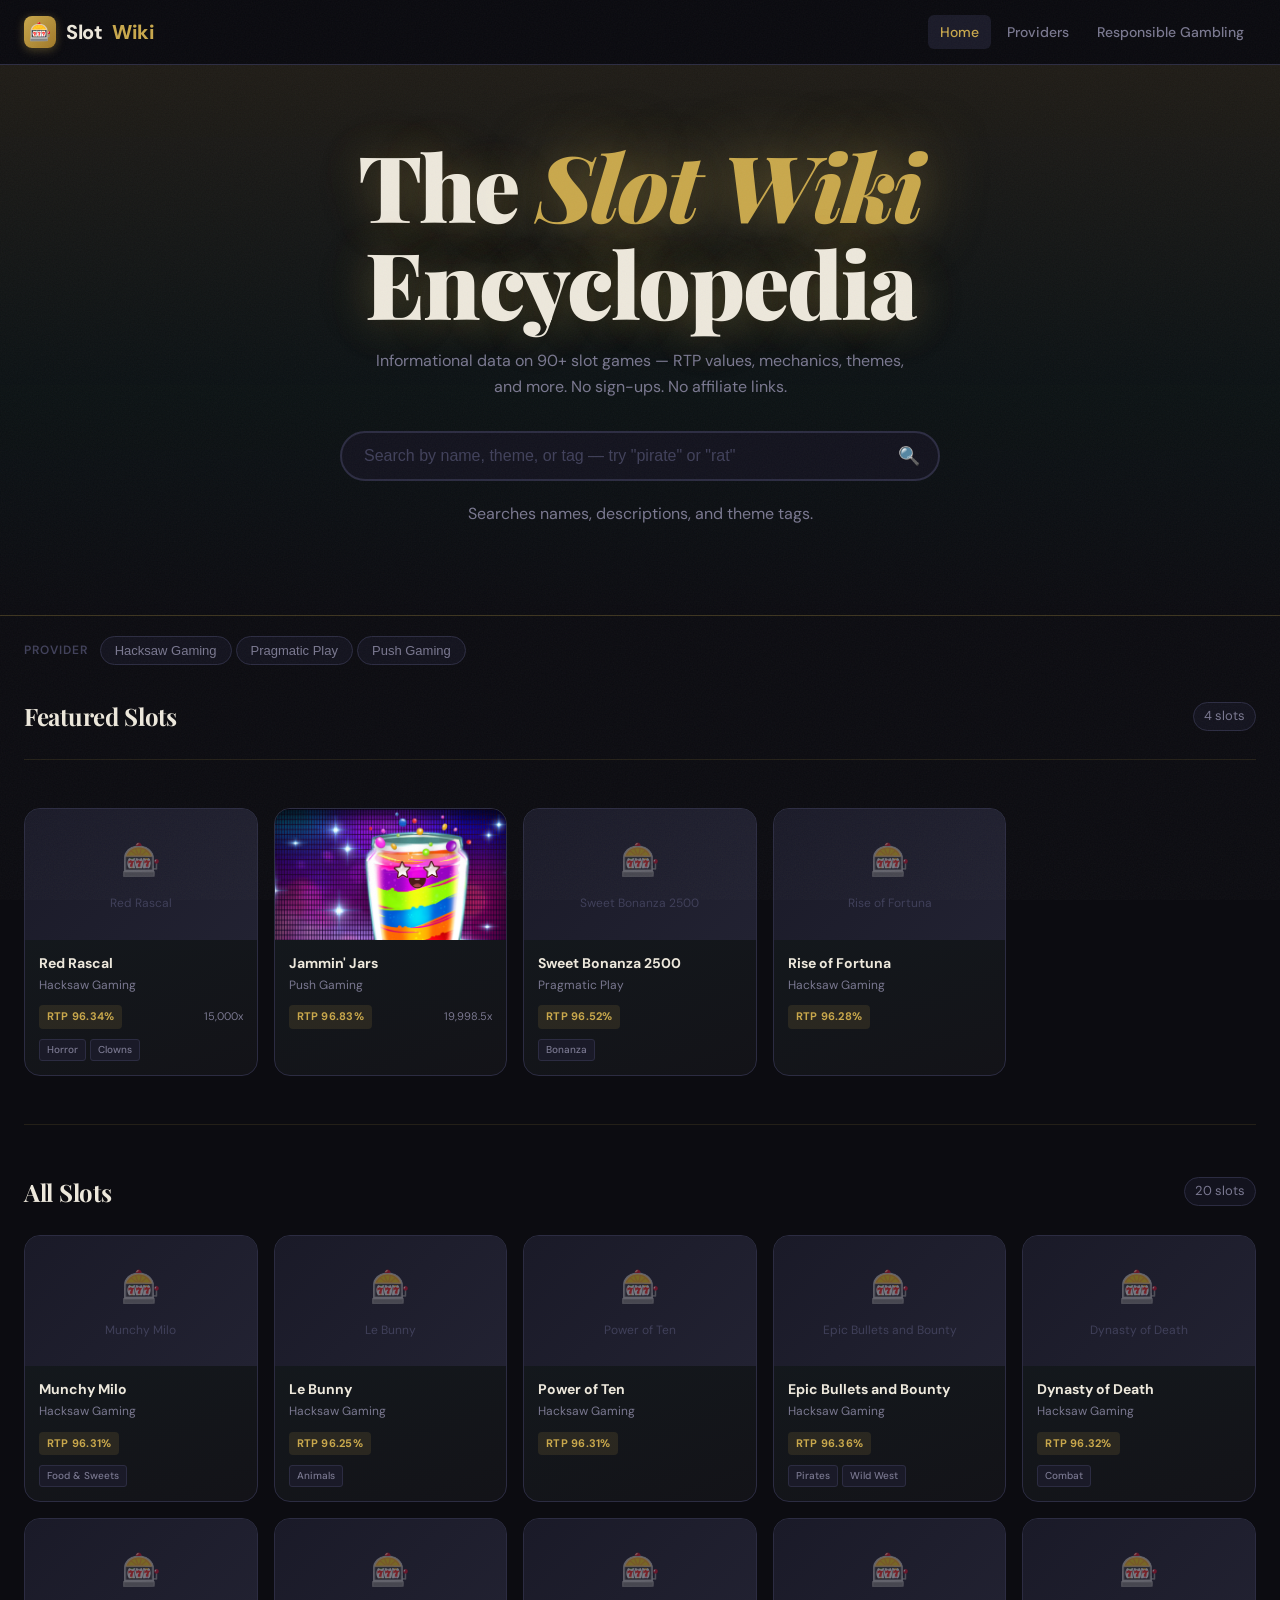
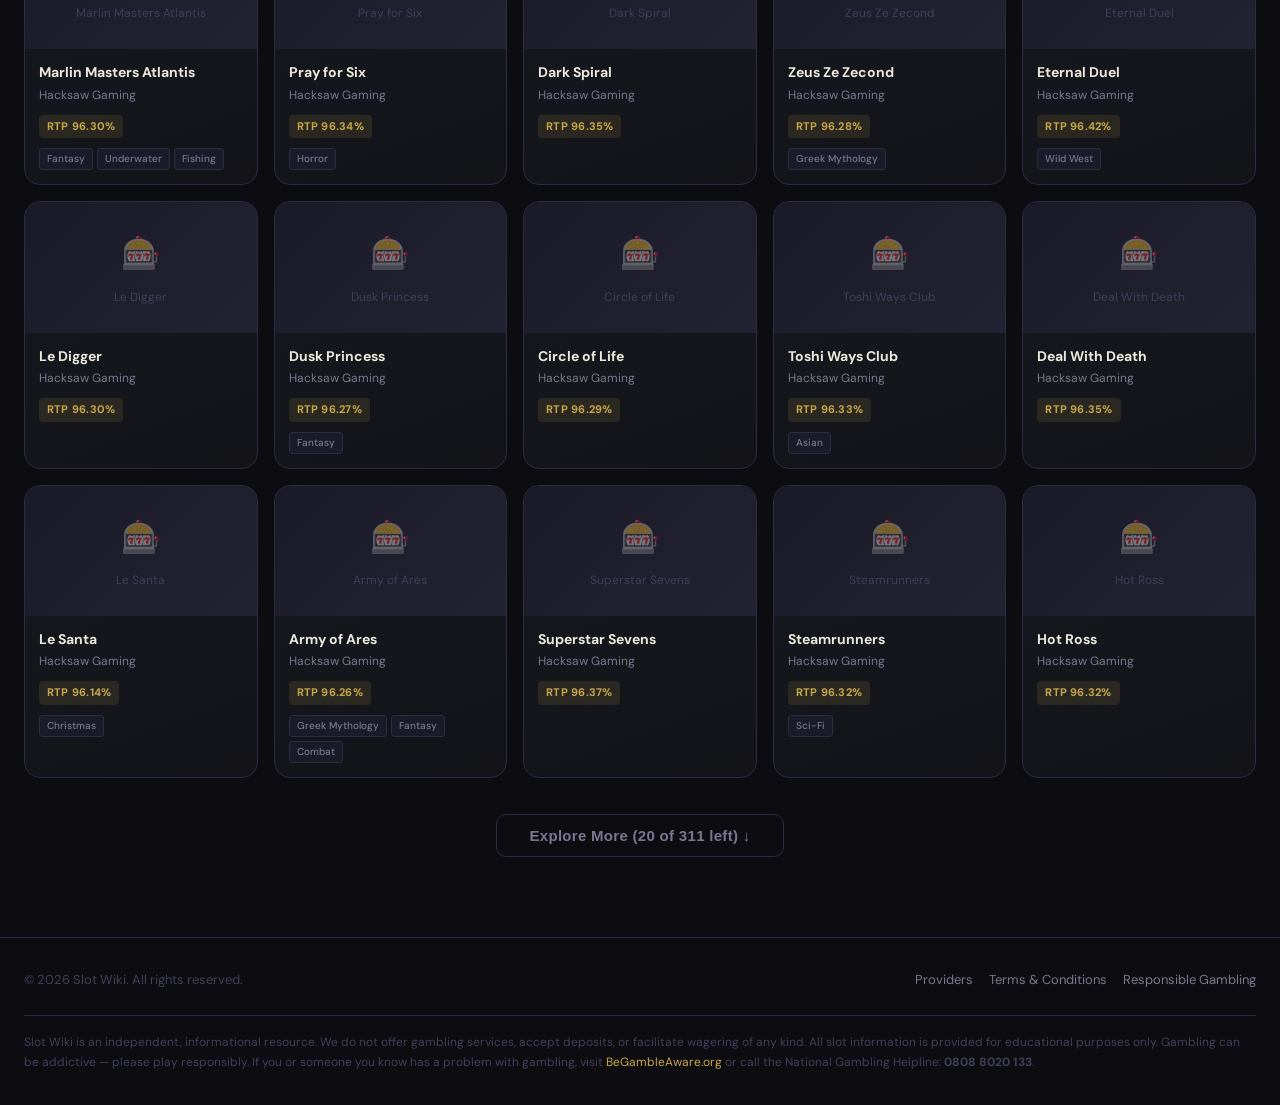
==== commit 5053c696: "Full visual identity redesign — gold/charcoal/emerald palette Color system: - Replace red accent wit" ====
--- a/index.html
+++ b/index.html
@@ -7,7 +7,7 @@
   <meta name="description" content="Slot Wiki is a free, informational encyclopedia of slot games. Browse RTP values, themes, features, and providers — no sign-up required.">
   <link rel="preconnect" href="https://fonts.googleapis.com">
   <link rel="preconnect" href="https://fonts.gstatic.com" crossorigin>
-  <link href="https://fonts.googleapis.com/css2?family=Inter:wght@400;500;600;700;800;900&display=swap" rel="stylesheet">
+  <link href="https://fonts.googleapis.com/css2?family=Playfair+Display:ital,wght@0,700;0,900;1,400&family=DM+Sans:wght@400;500;600;700&display=swap" rel="stylesheet">
   <link rel="stylesheet" href="css/styles.css">
 </head>
 <body>
@@ -51,6 +51,7 @@
   <div id="provider-chips">
     <button class="chip" data-provider="hacksaw">Hacksaw Gaming</button>
     <button class="chip" data-provider="pragmatic">Pragmatic Play</button>
+    <button class="chip" data-provider="pushgaming">Push Gaming</button>
   </div>
 </div>
 
@@ -101,6 +102,7 @@
 <script src="js/app.js"></script>
 <script>
   initModal();
+  initSearchDropdown('search-input');
 
   const PAGE_SIZE = 20; // 4 rows × 5 cols
   let allSlotsPool = [];
--- a/css/styles.css
+++ b/css/styles.css
@@ -1,21 +1,25 @@
+@import url('https://fonts.googleapis.com/css2?family=Playfair+Display:ital,wght@0,700;0,900;1,400&family=DM+Sans:wght@400;500;600;700&display=swap');
+
 /* ===== SlotWiki Design System ===== */
 :root {
-  --bg:          #080808;
-  --surface:     #100d0d;
-  --surface-2:   #1a1010;
-  --surface-3:   #221515;
-  --border:      #2e1a1a;
-  --accent:      #cc1a1a;
-  --accent-glow: rgba(204, 26, 26, 0.28);
-  --gold:        #f5c342;
-  --gold-dim:    rgba(245, 195, 66, 0.12);
-  --text:        #f5f0f0;
-  --text-muted:  #998888;
-  --text-dim:    #554444;
-  --radius:      10px;
-  --radius-lg:   16px;
-  --shadow:      0 4px 24px rgba(0, 0, 0, 0.8);
-  --transition:  0.2s ease;
+  --bg:           #0C0C11;
+  --surface:      #13131E;
+  --surface-2:    #1A1A28;
+  --surface-3:    #222232;
+  --border:       #2C2C42;
+  --accent:       #C9A84C;
+  --accent-glow:  rgba(201, 168, 76, 0.28);
+  --emerald:      #0EAD72;
+  --emerald-dim:  rgba(14, 173, 114, 0.10);
+  --gold:         #C9A84C;
+  --gold-dim:     rgba(201, 168, 76, 0.12);
+  --text:         #EDE8DC;
+  --text-muted:   #7A7890;
+  --text-dim:     #40405A;
+  --radius:       10px;
+  --radius-lg:    16px;
+  --shadow:       0 4px 24px rgba(0, 0, 0, 0.8);
+  --transition:   0.2s ease;
 }
 
 *, *::before, *::after { box-sizing: border-box; margin: 0; padding: 0; }
@@ -25,10 +29,28 @@
 body {
   background: var(--bg);
   color: var(--text);
-  font-family: 'Inter', system-ui, -apple-system, sans-serif;
+  font-family: 'DM Sans', 'Inter', system-ui, -apple-system, sans-serif;
   font-size: 15px;
   line-height: 1.6;
   min-height: 100vh;
+  position: relative;
+}
+
+/* Felt / noise texture overlay */
+body::after {
+  content: '';
+  position: fixed;
+  inset: 0;
+  pointer-events: none;
+  z-index: 9998;
+  opacity: 0.04;
+  background-image: url("data:image/svg+xml,%3Csvg xmlns='http://www.w3.org/2000/svg' width='250' height='250'%3E%3Cfilter id='n'%3E%3CfeTurbulence type='fractalNoise' baseFrequency='0.75' numOctaves='4' stitchTiles='stitch'/%3E%3C/filter%3E%3Crect width='250' height='250' filter='url(%23n)' opacity='1'/%3E%3C/svg%3E");
+  background-repeat: repeat;
+  background-size: 250px 250px;
+}
+
+h1, h2, h3 {
+  font-family: 'Playfair Display', Georgia, serif;
 }
 
 a { color: var(--accent); text-decoration: none; }
@@ -76,12 +98,13 @@
 .logo-icon {
   width: 32px;
   height: 32px;
-  background: var(--accent);
+  background: linear-gradient(135deg, var(--accent), #a07828);
   border-radius: 8px;
   display: flex;
   align-items: center;
   justify-content: center;
   font-size: 18px;
+  box-shadow: 0 2px 10px rgba(201, 168, 76, 0.35);
 }
 
 .logo span { color: var(--accent); }
@@ -110,25 +133,25 @@
 
 /* ===== Hero / Search Section ===== */
 .hero {
-  background: linear-gradient(180deg, rgba(204,26,26,0.14) 0%, rgba(204,26,26,0.04) 60%, transparent 100%);
-  border-bottom: 1px solid var(--border);
-  padding: 64px 24px 48px;
+  background: linear-gradient(180deg, rgba(201,168,76,0.10) 0%, rgba(14,173,114,0.04) 60%, transparent 100%);
+  border-bottom: 1px solid rgba(201,168,76,0.18);
+  padding: 72px 24px 56px;
   text-align: center;
 }
 
 .hero h1 {
-  font-size: clamp(42px, 8vw, 86px);
+  font-size: clamp(44px, 8vw, 92px);
   font-weight: 900;
-  letter-spacing: -3px;
-  line-height: 1.0;
-  margin-bottom: 16px;
-  text-shadow: 0 2px 40px rgba(204, 26, 26, 0.4), 0 0 80px rgba(204, 26, 26, 0.15);
+  letter-spacing: -2px;
+  line-height: 1.05;
+  margin-bottom: 18px;
+  text-shadow: 0 2px 40px rgba(201, 168, 76, 0.3), 0 0 80px rgba(201, 168, 76, 0.10);
 }
 
 .hero h1 em {
-  font-style: normal;
+  font-style: italic;
   color: var(--accent);
-  text-shadow: 0 0 60px rgba(204, 26, 26, 0.7);
+  text-shadow: 0 0 60px rgba(201, 168, 76, 0.6);
 }
 
 .hero p {
@@ -160,7 +183,8 @@
 
 .search-input:focus {
   border-color: var(--accent);
-  box-shadow: 0 0 0 4px var(--accent-glow);
+  box-shadow: 0 0 0 4px var(--accent-glow), 0 4px 24px rgba(201,168,76,0.12);
+  background: var(--surface-2);
 }
 
 .search-icon {
@@ -235,9 +259,17 @@
 }
 
 .section-title {
-  font-size: 20px;
+  font-family: 'Playfair Display', Georgia, serif;
+  font-size: 24px;
   font-weight: 700;
   letter-spacing: -0.3px;
+}
+
+/* Gold divider between major sections */
+.page-content > div + div {
+  border-top: 1px solid rgba(201, 168, 76, 0.12);
+  padding-top: 48px;
+  margin-top: 0;
 }
 
 .section-count {
@@ -258,7 +290,7 @@
 
 /* ===== Slot Card ===== */
 .slot-card {
-  background: var(--surface);
+  background: linear-gradient(160deg, #141B1F 0%, #131318 100%);
   border: 1px solid var(--border);
   border-radius: var(--radius-lg);
   overflow: hidden;
@@ -268,9 +300,9 @@
 }
 
 .slot-card:hover {
-  transform: translateY(-4px);
+  transform: translateY(-5px);
   border-color: var(--accent);
-  box-shadow: 0 8px 32px rgba(255, 61, 107, 0.2);
+  box-shadow: 0 0 0 1px var(--accent), 0 12px 40px rgba(201,168,76,0.18), 0 4px 16px rgba(0,0,0,0.6);
 }
 
 .card-thumb {
@@ -288,7 +320,19 @@
   transition: transform 0.4s ease;
 }
 
-.slot-card:hover .card-thumb img { transform: scale(1.05); }
+@keyframes reel-spin {
+  0%   { transform: scale(1.05) translateY(0);      filter: blur(0px);    }
+  18%  { transform: scale(1.05) translateY(-10%);   filter: blur(1.8px);  }
+  36%  { transform: scale(1.05) translateY(9%);     filter: blur(1.5px);  }
+  54%  { transform: scale(1.05) translateY(-5%);    filter: blur(0.6px);  }
+  72%  { transform: scale(1.05) translateY(2.5%);   filter: blur(0.2px);  }
+  88%  { transform: scale(1.05) translateY(-0.5%);  filter: blur(0px);    }
+  100% { transform: scale(1.05) translateY(0);      filter: blur(0px);    }
+}
+
+.slot-card:hover .card-thumb img {
+  animation: reel-spin 0.52s cubic-bezier(0.25, 0.46, 0.45, 0.94) forwards;
+}
 
 .card-thumb-placeholder {
   width: 100%;
@@ -463,7 +507,7 @@
   z-index: 10;
 }
 
-.modal-close:hover { background: rgba(255,61,107,0.8); }
+.modal-close:hover { background: rgba(201,168,76,0.85); color: #1a0f00; }
 
 .modal-body { padding: 28px; }
 
@@ -477,12 +521,98 @@
 }
 
 .modal-title {
-  font-size: 26px;
+  font-family: 'Playfair Display', Georgia, serif;
+  font-size: 30px;
   font-weight: 900;
-  letter-spacing: -0.5px;
-  margin-bottom: 16px;
-  line-height: 1.2;
-}
+  letter-spacing: -0.3px;
+  margin-bottom: 20px;
+  line-height: 1.15;
+}
+
+/* ── Modal Stat Bar ──────────────────────────────────────────────────────── */
+.modal-stat-bar {
+  display: flex;
+  align-items: stretch;
+  background: var(--surface-2);
+  border: 1px solid var(--border);
+  border-radius: 12px;
+  overflow: hidden;
+  margin-bottom: 24px;
+}
+
+.modal-stat {
+  flex: 1;
+  padding: 14px 18px;
+  display: flex;
+  flex-direction: column;
+  gap: 6px;
+  min-width: 0;
+}
+
+.modal-stat + .modal-stat {
+  border-left: 1px solid var(--border);
+}
+
+.modal-stat-value {
+  font-family: 'Playfair Display', Georgia, serif;
+  font-size: 22px;
+  font-weight: 700;
+  color: var(--gold);
+  line-height: 1;
+  white-space: nowrap;
+}
+
+.modal-stat-value.na {
+  color: var(--text-muted);
+  font-size: 16px;
+  font-family: 'DM Sans', sans-serif;
+}
+
+.modal-stat-label {
+  font-size: 10px;
+  font-weight: 600;
+  text-transform: uppercase;
+  letter-spacing: 0.1em;
+  color: var(--text-dim);
+}
+
+/* RTP gauge */
+.rtp-gauge {
+  height: 4px;
+  background: var(--border);
+  border-radius: 2px;
+  overflow: hidden;
+  margin-top: 2px;
+}
+
+.rtp-gauge-fill {
+  height: 100%;
+  background: linear-gradient(90deg, var(--emerald), var(--gold));
+  border-radius: 2px;
+  transition: width 0.6s ease;
+}
+
+/* Volatility bars */
+.vol-bars {
+  display: flex;
+  align-items: flex-end;
+  gap: 3px;
+  height: 18px;
+  margin-top: 2px;
+}
+
+.vol-bar {
+  width: 7px;
+  border-radius: 2px 2px 0 0;
+  background: var(--border);
+  transition: background 0.2s ease;
+}
+
+.vol-bar:nth-child(1) { height: 6px;  }
+.vol-bar:nth-child(2) { height: 9px;  }
+.vol-bar:nth-child(3) { height: 12px; }
+.vol-bar:nth-child(4) { height: 15px; }
+.vol-bar:nth-child(5) { height: 18px; }
 
 .modal-stats {
   display: flex;
@@ -602,16 +732,22 @@
   display: inline-flex;
   align-items: center;
   gap: 6px;
-  background: var(--accent);
-  color: #fff;
+  background: linear-gradient(135deg, var(--accent) 0%, #a07828 100%);
+  color: #1a0f00;
   font-size: 14px;
-  font-weight: 600;
+  font-weight: 700;
   padding: 10px 20px;
   border-radius: 8px;
   transition: var(--transition);
-}
-
-.btn-provider:hover { opacity: 0.9; color: #fff; transform: translateY(-1px); }
+  box-shadow: 0 2px 12px rgba(201,168,76,0.3);
+}
+
+.btn-provider:hover {
+  opacity: 0.9;
+  color: #1a0f00;
+  transform: translateY(-1px);
+  box-shadow: 0 4px 20px rgba(201,168,76,0.45);
+}
 
 .btn-demo-play {
   display: inline-flex;
@@ -649,8 +785,8 @@
 .provider-picker-hero {
   text-align: center;
   padding: 60px 24px 40px;
-  border-bottom: 1px solid var(--border);
-  background: linear-gradient(180deg, rgba(204,26,26,0.10) 0%, transparent 80%);
+  border-bottom: 1px solid rgba(201,168,76,0.15);
+  background: linear-gradient(180deg, rgba(201,168,76,0.08) 0%, rgba(14,173,114,0.03) 60%, transparent 100%);
 }
 
 .provider-picker-hero h1 {
@@ -1194,3 +1330,295 @@
   animation: shimmer 1.4s infinite;
   border-radius: 4px;
 }
+
+/* ===== Search Dropdown ===== */
+.search-wrap { position: relative; }
+
+.search-dropdown {
+  display: none;
+  position: absolute;
+  top: calc(100% + 8px);
+  left: 0;
+  right: 0;
+  background: var(--surface-2);
+  border: 1px solid rgba(201,168,76,0.25);
+  border-radius: 16px;
+  overflow: hidden;
+  z-index: 300;
+  box-shadow: 0 16px 48px rgba(0,0,0,0.7), 0 0 0 1px rgba(201,168,76,0.1);
+}
+
+.search-dropdown.visible { display: block; }
+
+.search-drop-item {
+  display: flex;
+  align-items: center;
+  gap: 14px;
+  padding: 12px 18px;
+  cursor: pointer;
+  transition: background 0.15s ease;
+  border-bottom: 1px solid var(--border);
+}
+
+.search-drop-item:last-child { border-bottom: none; }
+
+.search-drop-item:hover {
+  background: rgba(201,168,76,0.08);
+}
+
+.search-drop-thumb {
+  width: 52px;
+  height: 36px;
+  border-radius: 6px;
+  overflow: hidden;
+  flex-shrink: 0;
+  background: var(--surface-3);
+}
+
+.search-drop-thumb img {
+  width: 100%;
+  height: 100%;
+  object-fit: cover;
+}
+
+.search-drop-placeholder {
+  width: 100%;
+  height: 100%;
+  display: flex;
+  align-items: center;
+  justify-content: center;
+  font-size: 18px;
+  opacity: 0.3;
+}
+
+.search-drop-name {
+  font-size: 14px;
+  font-weight: 600;
+  color: var(--text);
+  line-height: 1.2;
+}
+
+.search-drop-meta {
+  font-size: 12px;
+  color: var(--text-muted);
+  margin-top: 2px;
+}
+
+.search-drop-rtp {
+  color: var(--gold);
+  font-weight: 600;
+}
+
+.search-drop-more {
+  padding: 10px 18px;
+  font-size: 12px;
+  color: var(--text-dim);
+  text-align: center;
+  font-style: italic;
+}
+
+/* ===== Card Compare Button ===== */
+.card-compare-btn {
+  position: absolute;
+  top: 8px;
+  right: 8px;
+  z-index: 3;
+  width: 28px;
+  height: 28px;
+  border-radius: 50%;
+  border: 1px solid rgba(201,168,76,0.4);
+  background: rgba(12, 12, 17, 0.8);
+  color: var(--gold);
+  font-size: 18px;
+  line-height: 1;
+  cursor: pointer;
+  display: flex;
+  align-items: center;
+  justify-content: center;
+  opacity: 0;
+  transition: opacity 0.2s ease, background 0.2s ease, transform 0.15s ease;
+  font-weight: 300;
+}
+
+.slot-card:hover .card-compare-btn { opacity: 1; }
+.slot-card.in-compare .card-compare-btn {
+  opacity: 1;
+  background: var(--gold);
+  color: #1a0f00;
+  font-size: 14px;
+  border-color: var(--gold);
+  font-weight: 700;
+}
+.card-compare-btn:hover { transform: scale(1.15); }
+
+/* ===== Compare Bar ===== */
+.compare-bar {
+  position: fixed;
+  bottom: 0;
+  left: 0;
+  right: 0;
+  z-index: 500;
+  background: var(--surface-2);
+  border-top: 2px solid var(--accent);
+  box-shadow: 0 -8px 40px rgba(0,0,0,0.7), 0 -2px 0 rgba(201,168,76,0.2);
+  transform: translateY(100%);
+  transition: transform 0.35s cubic-bezier(0.34, 1.56, 0.64, 1);
+  padding: 0 24px;
+}
+
+.compare-bar.visible {
+  transform: translateY(0);
+}
+
+.compare-bar-inner {
+  max-width: 1280px;
+  margin: 0 auto;
+  height: 88px;
+  display: flex;
+  align-items: center;
+  gap: 20px;
+}
+
+.compare-bar-label {
+  font-family: 'Playfair Display', Georgia, serif;
+  font-size: 14px;
+  font-weight: 700;
+  color: var(--gold);
+  text-transform: uppercase;
+  letter-spacing: 0.1em;
+  flex-shrink: 0;
+  width: 80px;
+}
+
+.compare-bar-slots {
+  display: flex;
+  gap: 14px;
+  flex: 1;
+  align-items: center;
+}
+
+.compare-bar-slot {
+  display: flex;
+  align-items: center;
+  gap: 10px;
+  background: var(--surface-3);
+  border: 1px solid var(--border);
+  border-radius: 10px;
+  padding: 8px 12px 8px 8px;
+  flex: 1;
+  max-width: 300px;
+  min-width: 0;
+  position: relative;
+}
+
+.compare-bar-slot-thumb {
+  width: 48px;
+  height: 34px;
+  border-radius: 6px;
+  overflow: hidden;
+  flex-shrink: 0;
+  background: var(--surface-2);
+}
+
+.compare-bar-slot-thumb img {
+  width: 100%;
+  height: 100%;
+  object-fit: cover;
+}
+
+.compare-bar-slot-info {
+  flex: 1;
+  min-width: 0;
+}
+
+.compare-bar-slot-name {
+  font-size: 13px;
+  font-weight: 700;
+  color: var(--text);
+  white-space: nowrap;
+  overflow: hidden;
+  text-overflow: ellipsis;
+}
+
+.compare-bar-slot-stats {
+  font-size: 11px;
+  color: var(--text-muted);
+  margin-top: 2px;
+  white-space: nowrap;
+  overflow: hidden;
+  text-overflow: ellipsis;
+}
+
+.compare-bar-slot-stats .stat-gold { color: var(--gold); font-weight: 600; }
+
+.compare-bar-remove {
+  width: 20px;
+  height: 20px;
+  border-radius: 50%;
+  border: 1px solid var(--border);
+  background: transparent;
+  color: var(--text-muted);
+  font-size: 13px;
+  cursor: pointer;
+  display: flex;
+  align-items: center;
+  justify-content: center;
+  flex-shrink: 0;
+  transition: background 0.15s ease, color 0.15s ease;
+  padding: 0;
+  line-height: 1;
+}
+
+.compare-bar-remove:hover { background: rgba(201,168,76,0.2); color: var(--gold); }
+
+.compare-bar-empty-slot {
+  flex: 1;
+  max-width: 300px;
+  height: 50px;
+  border: 1px dashed var(--border);
+  border-radius: 10px;
+  display: flex;
+  align-items: center;
+  justify-content: center;
+  font-size: 12px;
+  color: var(--text-dim);
+}
+
+.compare-bar-actions {
+  display: flex;
+  gap: 10px;
+  flex-shrink: 0;
+}
+
+.compare-clear-btn {
+  background: transparent;
+  border: 1px solid var(--border);
+  color: var(--text-muted);
+  font-size: 13px;
+  font-weight: 600;
+  padding: 8px 16px;
+  border-radius: 8px;
+  cursor: pointer;
+  transition: var(--transition);
+  white-space: nowrap;
+}
+
+.compare-clear-btn:hover {
+  border-color: var(--accent);
+  color: var(--accent);
+}
+
+/* Spacer so content doesn't hide behind compare bar */
+body.comparing { padding-bottom: 88px; }
+
+/* ===== Mobile: compare bar ===== */
+@media (max-width: 768px) {
+  .compare-bar-inner { height: auto; flex-wrap: wrap; padding: 12px 0; gap: 10px; }
+  .compare-bar-label { width: auto; }
+  .compare-bar-slots { flex-wrap: wrap; }
+  .compare-bar-slot { max-width: 100%; }
+  .compare-bar-empty-slot { display: none; }
+  .modal-stat-bar { flex-wrap: wrap; }
+  .modal-stat { min-width: 45%; }
+  .modal-stat + .modal-stat { border-left: none; border-top: 1px solid var(--border); }
+}
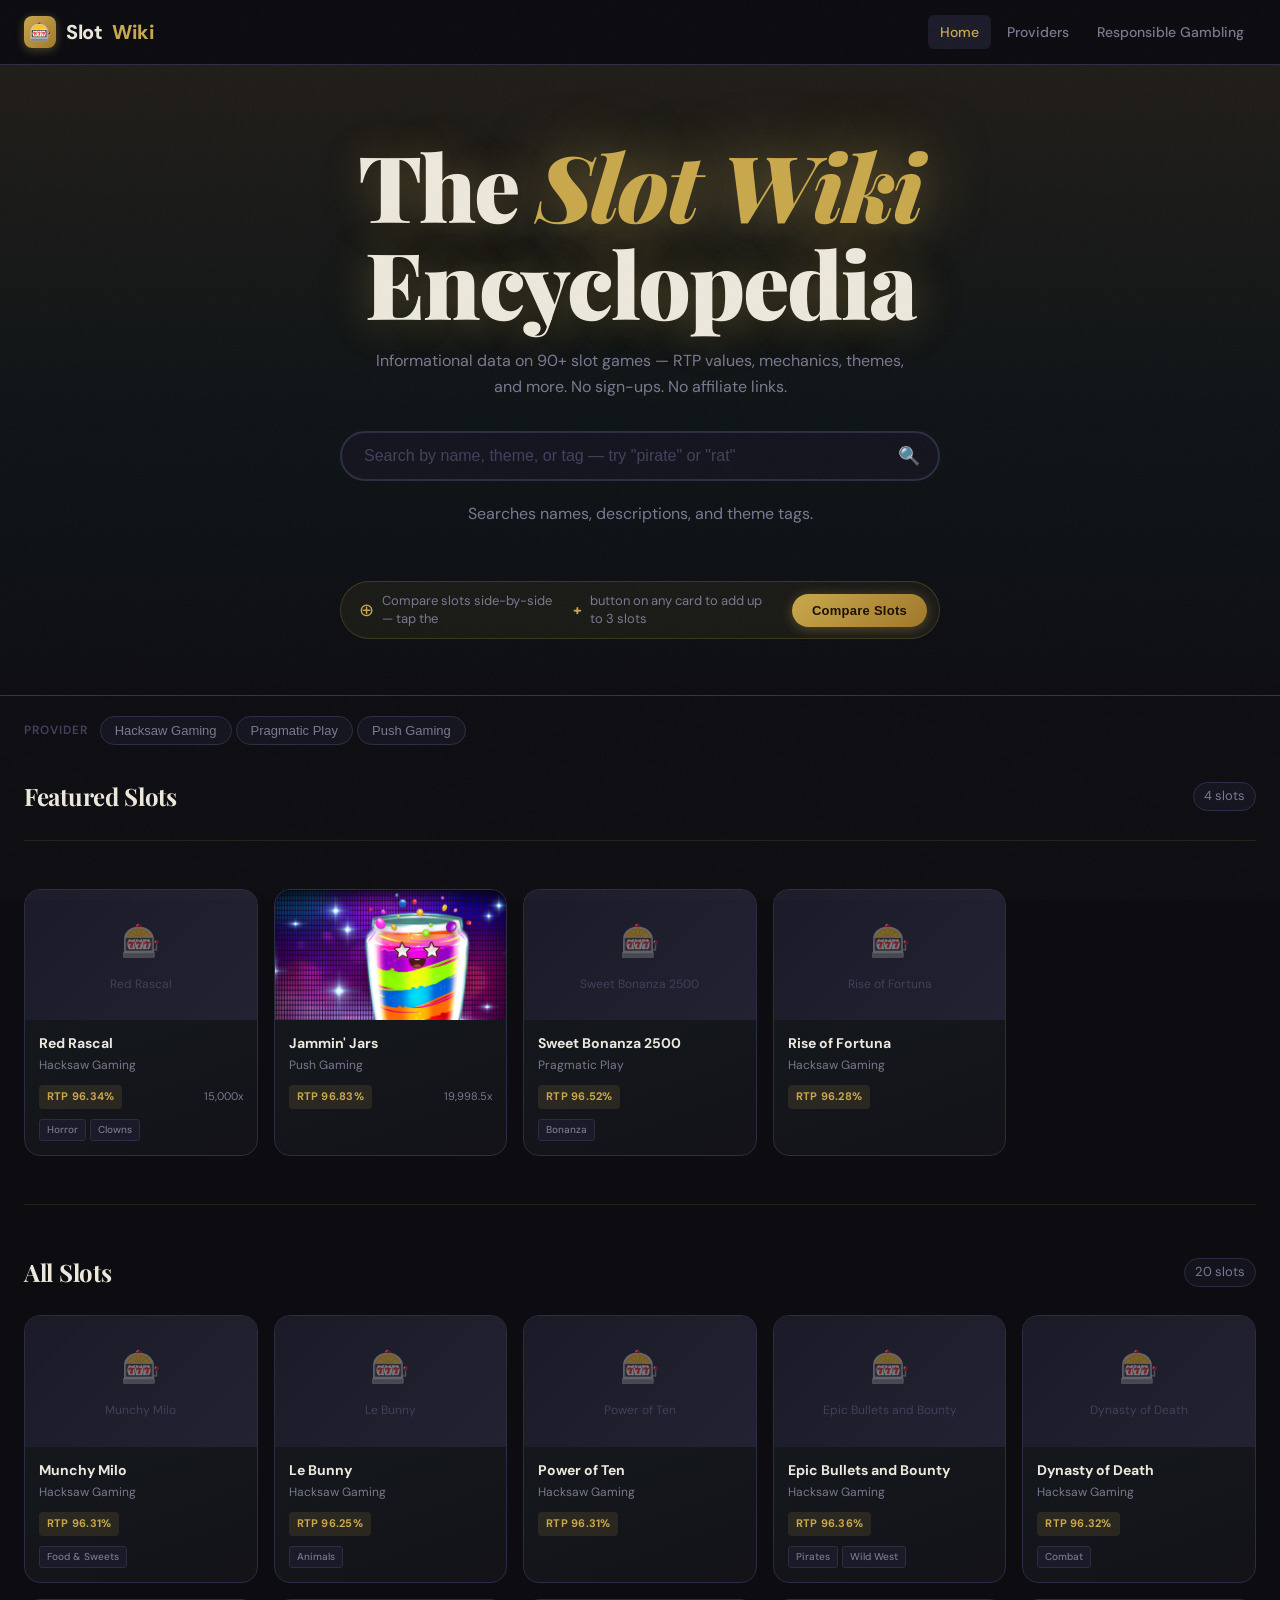
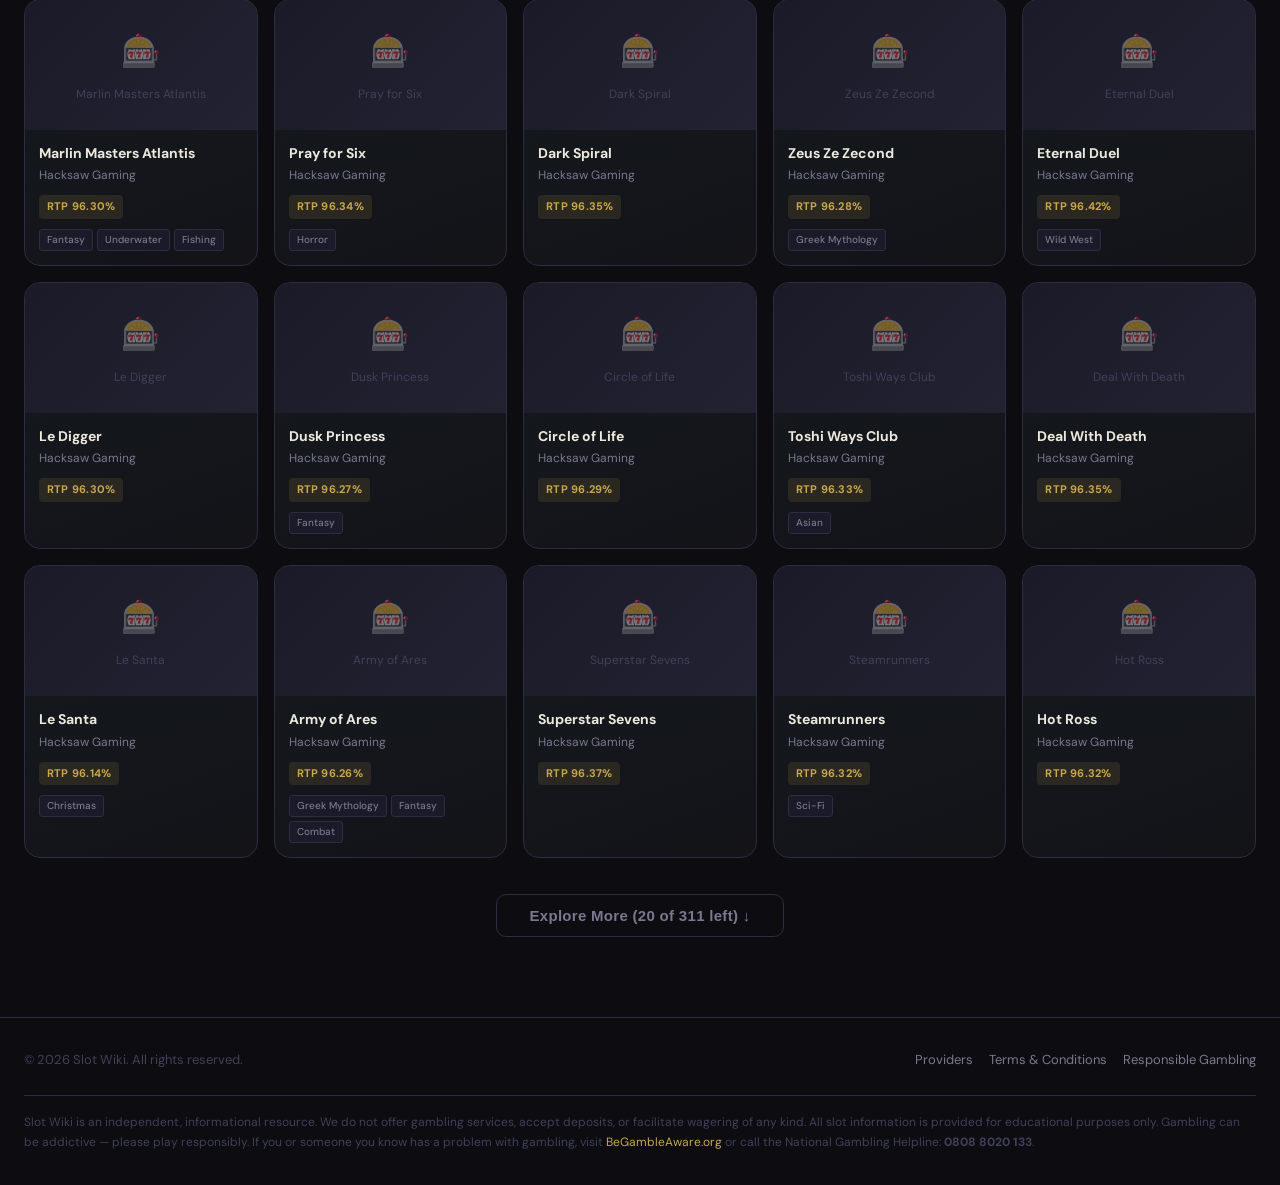
==== commit 3493e09f: "Add compare hint bar below homepage search - Pill-shaped banner: explains the + button, links to com" ====
--- a/index.html
+++ b/index.html
@@ -43,6 +43,16 @@
     <span class="search-icon">🔍</span>
   </div>
   <p class="search-hint">Searches names, descriptions, and theme tags.</p>
+
+  <div class="compare-hint">
+    <span class="compare-hint-text">
+      <span class="compare-hint-icon">⊕</span>
+      Compare slots side-by-side — tap the <strong>+</strong> button on any card to add up to 3 slots
+    </span>
+    <button class="compare-hint-btn" id="hero-compare-btn" onclick="handleHeroCompare()">
+      Compare Slots
+    </button>
+  </div>
 </section>
 
 <!-- Provider Filter -->
@@ -103,6 +113,25 @@
 <script>
   initModal();
   initSearchDropdown('search-input');
+
+  function handleHeroCompare() {
+    if (compareList.length >= 2) {
+      openCompareModal();
+    } else {
+      // Scroll to grid and pulse the compare buttons on cards
+      document.getElementById('all-grid').scrollIntoView({ behavior: 'smooth', block: 'start' });
+      setTimeout(() => {
+        document.querySelectorAll('.card-compare-btn').forEach(btn => {
+          btn.style.opacity = '1';
+          btn.classList.add('pulse-hint');
+          setTimeout(() => {
+            btn.style.opacity = '';
+            btn.classList.remove('pulse-hint');
+          }, 1800);
+        });
+      }, 600);
+    }
+  }
 
   const PAGE_SIZE = 20; // 4 rows × 5 cols
   let allSlotsPool = [];
--- a/css/styles.css
+++ b/css/styles.css
@@ -203,6 +203,79 @@
   margin-top: 8px;
 }
 
+/* ── Compare Hint Bar ── */
+.compare-hint {
+  display: inline-flex;
+  align-items: center;
+  gap: 16px;
+  margin-top: 22px;
+  background: rgba(201,168,76,0.07);
+  border: 1px solid rgba(201,168,76,0.2);
+  border-radius: 50px;
+  padding: 10px 12px 10px 18px;
+  max-width: 600px;
+  width: 100%;
+}
+
+.compare-hint-text {
+  display: flex;
+  align-items: center;
+  gap: 8px;
+  font-size: 13px;
+  color: var(--text-muted);
+  text-align: left;
+  flex: 1;
+  line-height: 1.4;
+}
+
+.compare-hint-icon {
+  font-size: 18px;
+  color: var(--gold);
+  flex-shrink: 0;
+  line-height: 1;
+}
+
+.compare-hint-text strong {
+  color: var(--gold);
+  font-weight: 800;
+  font-size: 15px;
+}
+
+.compare-hint-btn {
+  background: linear-gradient(135deg, var(--accent) 0%, #a07828 100%);
+  border: none;
+  color: #1a0f00;
+  font-size: 13px;
+  font-weight: 800;
+  padding: 9px 20px;
+  border-radius: 50px;
+  cursor: pointer;
+  white-space: nowrap;
+  flex-shrink: 0;
+  transition: transform 0.15s ease, box-shadow 0.15s ease;
+  box-shadow: 0 2px 12px rgba(201,168,76,0.35);
+  letter-spacing: 0.02em;
+}
+
+.compare-hint-btn:hover {
+  transform: translateY(-1px);
+  box-shadow: 0 4px 20px rgba(201,168,76,0.5);
+}
+
+@keyframes pulse-hint {
+  0%, 100% { transform: scale(1);    box-shadow: 0 0 0 0 rgba(201,168,76,0.5); }
+  50%       { transform: scale(1.2); box-shadow: 0 0 0 8px rgba(201,168,76,0); }
+}
+
+.card-compare-btn.pulse-hint {
+  animation: pulse-hint 0.6s ease 3;
+}
+
+@media (max-width: 600px) {
+  .compare-hint { flex-direction: column; border-radius: 16px; padding: 14px 16px; text-align: center; }
+  .compare-hint-text { justify-content: center; }
+}
+
 /* ===== Filter Chips ===== */
 .filter-bar {
   max-width: 1280px;
@@ -1423,21 +1496,22 @@
   top: 8px;
   right: 8px;
   z-index: 3;
-  width: 28px;
-  height: 28px;
+  width: 38px;
+  height: 38px;
   border-radius: 50%;
-  border: 1px solid rgba(201,168,76,0.4);
-  background: rgba(12, 12, 17, 0.8);
+  border: 2px solid rgba(201,168,76,0.5);
+  background: rgba(12, 12, 17, 0.85);
   color: var(--gold);
-  font-size: 18px;
+  font-size: 22px;
   line-height: 1;
   cursor: pointer;
   display: flex;
   align-items: center;
   justify-content: center;
   opacity: 0;
-  transition: opacity 0.2s ease, background 0.2s ease, transform 0.15s ease;
+  transition: opacity 0.2s ease, background 0.2s ease, transform 0.15s ease, box-shadow 0.15s ease;
   font-weight: 300;
+  backdrop-filter: blur(4px);
 }
 
 .slot-card:hover .card-compare-btn { opacity: 1; }
@@ -1445,11 +1519,15 @@
   opacity: 1;
   background: var(--gold);
   color: #1a0f00;
-  font-size: 14px;
+  font-size: 16px;
   border-color: var(--gold);
-  font-weight: 700;
-}
-.card-compare-btn:hover { transform: scale(1.15); }
+  font-weight: 800;
+  box-shadow: 0 0 14px rgba(201,168,76,0.5);
+}
+.card-compare-btn:hover {
+  transform: scale(1.18);
+  box-shadow: 0 0 18px rgba(201,168,76,0.45);
+}
 
 /* ===== Compare Bar ===== */
 .compare-bar {
@@ -1590,22 +1668,283 @@
   flex-shrink: 0;
 }
 
-.compare-clear-btn {
-  background: transparent;
-  border: 1px solid var(--border);
-  color: var(--text-muted);
-  font-size: 13px;
-  font-weight: 600;
-  padding: 8px 16px;
+.compare-now-btn {
+  background: linear-gradient(135deg, var(--accent) 0%, #a07828 100%);
+  border: none;
+  color: #1a0f00;
+  font-size: 13px;
+  font-weight: 800;
+  padding: 9px 20px;
   border-radius: 8px;
   cursor: pointer;
   transition: var(--transition);
   white-space: nowrap;
+  box-shadow: 0 2px 12px rgba(201,168,76,0.35);
+  letter-spacing: 0.02em;
+}
+
+.compare-now-btn:hover {
+  transform: translateY(-1px);
+  box-shadow: 0 4px 20px rgba(201,168,76,0.5);
+}
+
+.compare-clear-btn {
+  background: transparent;
+  border: 1px solid var(--border);
+  color: var(--text-muted);
+  font-size: 13px;
+  font-weight: 600;
+  padding: 8px 14px;
+  border-radius: 8px;
+  cursor: pointer;
+  transition: var(--transition);
+  white-space: nowrap;
 }
 
 .compare-clear-btn:hover {
-  border-color: var(--accent);
+  border-color: rgba(201,168,76,0.4);
+  color: var(--text);
+}
+
+/* ===== Compare Overlay ===== */
+.compare-overlay {
+  position: fixed;
+  inset: 0;
+  background: rgba(0,0,0,0.82);
+  backdrop-filter: blur(6px);
+  z-index: 600;
+  display: flex;
+  align-items: flex-start;
+  justify-content: center;
+  padding: 24px 16px 40px;
+  overflow-y: auto;
+  opacity: 0;
+  pointer-events: none;
+  transition: opacity 0.25s ease;
+}
+
+.compare-overlay.open {
+  opacity: 1;
+  pointer-events: all;
+}
+
+.compare-modal {
+  background: var(--surface);
+  border: 1px solid rgba(201,168,76,0.2);
+  border-radius: 20px;
+  width: 100%;
+  max-width: 1120px;
+  box-shadow: 0 32px 80px rgba(0,0,0,0.8);
+  overflow: hidden;
+  transform: translateY(20px);
+  transition: transform 0.25s ease;
+}
+
+.compare-overlay.open .compare-modal { transform: translateY(0); }
+
+.compare-modal-header {
+  display: flex;
+  align-items: center;
+  justify-content: space-between;
+  padding: 20px 28px;
+  border-bottom: 1px solid rgba(201,168,76,0.15);
+}
+
+.compare-modal-title {
+  font-family: 'Playfair Display', Georgia, serif;
+  font-size: 22px;
+  font-weight: 700;
+  color: var(--text);
+}
+
+.compare-modal-close {
+  width: 36px;
+  height: 36px;
+  background: var(--surface-2);
+  border: 1px solid var(--border);
+  border-radius: 50%;
+  color: var(--text-muted);
+  font-size: 18px;
+  cursor: pointer;
+  display: flex;
+  align-items: center;
+  justify-content: center;
+  transition: var(--transition);
+}
+
+.compare-modal-close:hover {
+  background: rgba(201,168,76,0.15);
+  color: var(--gold);
+  border-color: rgba(201,168,76,0.4);
+}
+
+/* Columns */
+.compare-cols {
+  display: grid;
+  grid-template-columns: repeat(2, 1fr);
+  min-height: 0;
+}
+
+.compare-cols[data-count="3"] {
+  grid-template-columns: repeat(3, 1fr);
+}
+
+.cmp-col {
+  display: flex;
+  flex-direction: column;
+  border-right: 1px solid var(--border);
+}
+
+.cmp-col:last-child { border-right: none; }
+
+.cmp-hero {
+  width: 100%;
+  aspect-ratio: 16/7;
+  background: var(--surface-2);
+  overflow: hidden;
+  flex-shrink: 0;
+}
+
+.cmp-hero img {
+  width: 100%;
+  height: 100%;
+  object-fit: cover;
+}
+
+.cmp-hero-placeholder {
+  width: 100%;
+  height: 100%;
+  display: flex;
+  align-items: center;
+  justify-content: center;
+  font-size: 48px;
+  opacity: 0.15;
+  background: linear-gradient(135deg, var(--surface-2), var(--surface-3));
+}
+
+.cmp-col-body {
+  padding: 20px;
+  display: flex;
+  flex-direction: column;
+  gap: 14px;
+  flex: 1;
+}
+
+.cmp-provider {
+  font-size: 11px;
+  font-weight: 700;
+  text-transform: uppercase;
+  letter-spacing: 0.1em;
   color: var(--accent);
+}
+
+.cmp-name {
+  font-family: 'Playfair Display', Georgia, serif;
+  font-size: 20px;
+  font-weight: 700;
+  color: var(--text);
+  line-height: 1.2;
+  margin: -6px 0 0;
+}
+
+.cmp-stats {
+  display: flex;
+  gap: 0;
+  background: var(--surface-2);
+  border: 1px solid var(--border);
+  border-radius: 10px;
+  overflow: hidden;
+}
+
+.cmp-stat {
+  flex: 1;
+  padding: 10px 14px;
+  display: flex;
+  flex-direction: column;
+  gap: 4px;
+}
+
+.cmp-stat + .cmp-stat { border-left: 1px solid var(--border); }
+
+.cmp-stat-value {
+  font-family: 'Playfair Display', Georgia, serif;
+  font-size: 17px;
+  font-weight: 700;
+  color: var(--gold);
+  line-height: 1;
+}
+
+.cmp-stat-value.na { color: var(--text-muted); font-family: inherit; font-size: 14px; }
+
+.cmp-stat-label {
+  font-size: 9px;
+  font-weight: 700;
+  text-transform: uppercase;
+  letter-spacing: 0.1em;
+  color: var(--text-dim);
+}
+
+.cmp-tags {
+  display: flex;
+  flex-wrap: wrap;
+  gap: 4px;
+}
+
+.cmp-section-title {
+  font-size: 10px;
+  font-weight: 700;
+  text-transform: uppercase;
+  letter-spacing: 0.1em;
+  color: var(--text-dim);
+  padding-top: 4px;
+  border-top: 1px solid var(--border);
+}
+
+.cmp-features {
+  display: flex;
+  flex-direction: column;
+  gap: 8px;
+}
+
+.cmp-feature {
+  background: var(--surface-2);
+  border-radius: 7px;
+  padding: 9px 11px;
+}
+
+.cmp-feature-title {
+  font-size: 12px;
+  font-weight: 700;
+  color: var(--text);
+  margin-bottom: 3px;
+}
+
+.cmp-feature-desc {
+  font-size: 11px;
+  color: var(--text-muted);
+  line-height: 1.5;
+}
+
+.cmp-no-data {
+  font-size: 12px;
+  color: var(--text-dim);
+  font-style: italic;
+}
+
+.cmp-release {
+  font-size: 11px;
+  color: var(--text-dim);
+  margin-top: auto;
+  padding-top: 8px;
+}
+
+@media (max-width: 768px) {
+  .compare-cols, .compare-cols[data-count="3"] {
+    grid-template-columns: 1fr;
+  }
+  .cmp-col { border-right: none; border-bottom: 1px solid var(--border); }
+  .compare-modal { border-radius: 14px; }
+  .compare-modal-header { padding: 16px 18px; }
 }
 
 /* Spacer so content doesn't hide behind compare bar */
